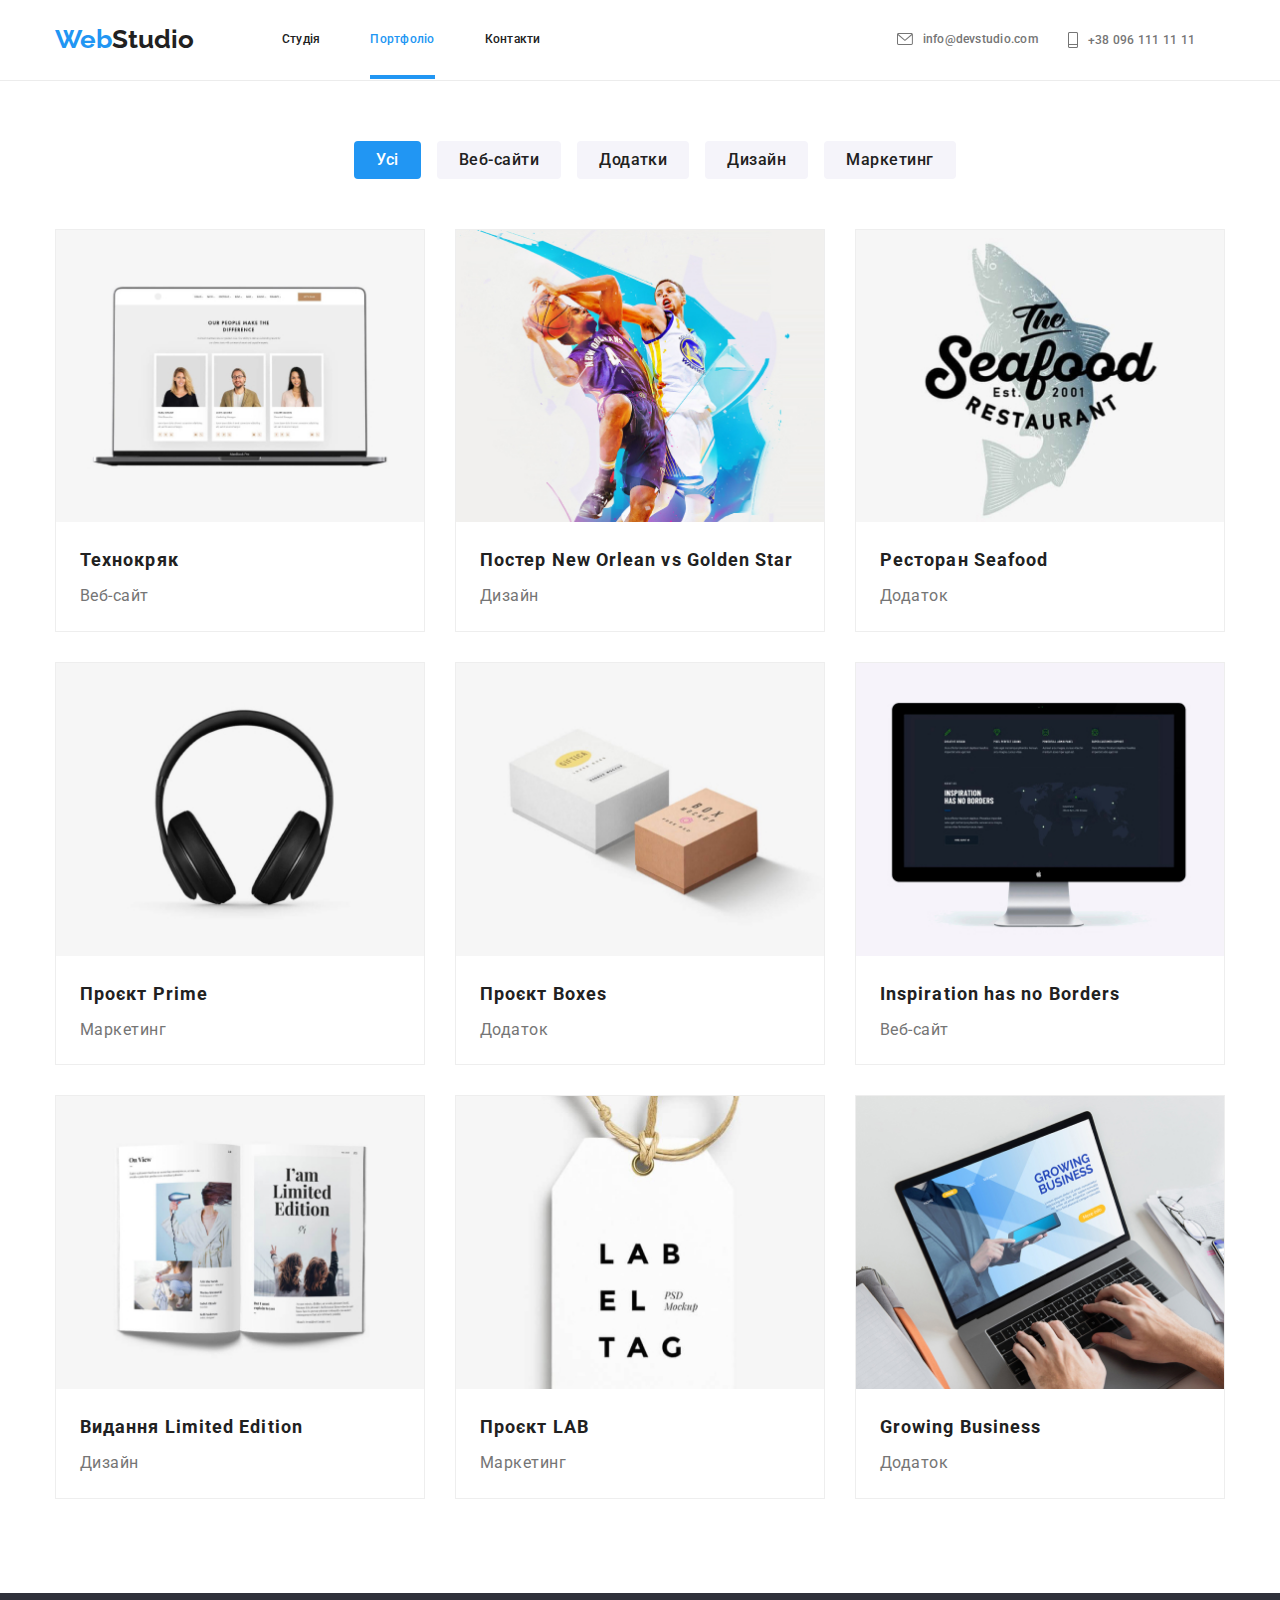
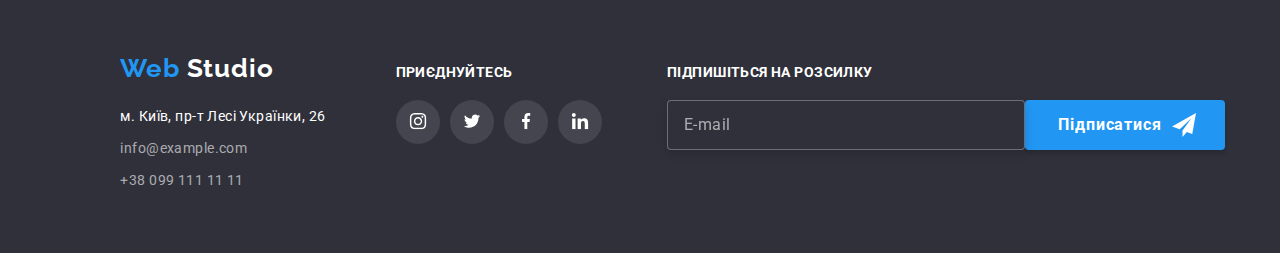
==== portfolio.html @ d8c14079 "HW-8" ====
<!DOCTYPE html>
<html lang="ua">
<head>
  <meta charset="UTF-8" />
  <meta name="viewport" content="width=device-width, initial-scale=1.0" />

  <meta http-equiv="X-UA-Compatible" content="ie=edge" />
  <title>Студія</title>
  <link
          href="https://fonts.googleapis.com/css2?family=Raleway:wght@700&amp;family=Roboto:wght@400;500;700;900&amp;display=swap"
          rel="stylesheet"
  />

  <link
          rel="stylesheet"
          href="https://cdnjs.cloudflare.com/ajax/libs/modern-normalize/1.1.0/modern-normalize.min.css"
  />
  <!--    <link rel="stylesheet" href="./css/styles.css" />-->
  <link rel="stylesheet" href="./css/main.min.css" />
</head>
  <body>
    <!--шапка -->
    <header class="header">
      <div class="container">
        <nav class="header__mobile">
          <a href="#" lang="en" class="link header__logo"
          >Web<span class="header__logo-text">Studio</span></a
          >
          <ul class="nav-header">
            <li class="nav-header__title">
              <a href="./index.html" class="nav-header__link  link"
              >Студія</a
              >
            </li>
            <li class="nav-header__title">
              <a href="./portfolio.html" class="nav-header__link current link"
              >Портфоліо</a
              >
            </li>
            <li class="nav-header__title">
              <a href="#" class="nav-header__link link">Контакти</a>
            </li>
          </ul>



          <button type="button" class="nav-header__mobile-btn" data-menu-button>
            <svg
                    class="nav-header__mobile-icon"
                    width="40"
                    height="40"
                    aria-label="перевмикач мобильного меню"
                    aria-controls="mob-menu"
            >
              <use
                      href="./images/symbol-defs.svg#icon-menu_40px"
                      class="nav-header__icon-menu"
              ></use>
              <use
                      href="./images/symbol-defs.svg#icon-close_40px"
                      class="nav-header__icon-close-menu"
              ></use>
            </svg>
          </button>

          <div class="mob-menu" id="mob-menu" data-menu>

            <div class="mob-menu-top">

              <ul class="">

                <li class="">
                  <a href="./index.html" class="mob-menu-top__link  link"
                  >Студія</a
                  >
                </li>
                <li class="nav-header__title">
                  <a href="./portfolio.html" class="mob-menu-top__link current link"
                  >Портфоліо</a
                  >
                </li>
                <li class="nav-header__title">
                  <a href="#" class="mob-menu-top__link link">Контакти</a>
                </li>
              </ul>
              <div >
                <ul class="contact-mob">
                  <li class="nav-header__title">
                    <a
                            href="tel:+380961111111"
                            class="mob-menu-contact__tel nav-header__contacts link"
                    >

                      <span>+38 096 111 11 11</span></a
                    >
                  </li>
                  <li class="nav-header__title">
                    <a
                            href="mailto:info@devstudio.com"
                            class="mob-menu-contact__mail nav-header__contacts link"
                    >

                      <span>info@devstudio.com</span>

                    </a>
                  </li>

                </ul>
                <ul class="social">
                  <li class="social__item">
                    <a href="" class="social__link  link"
                    >Instagram</a
                    >
                  </li>
                  <li class="social__item">
                    <a href="" class="social__link link"
                    >Twitter</a
                    >
                  </li>
                  <li class="social__item">
                    <a href="" class="social__link  link"
                    >Facebook</a
                    >
                  </li>
                  <li class="social__item">
                    <a href="" class="social__link link"
                    >LinkedIn</a
                    >
                  </li>

                </ul>
              </div>
            </div>
          </div>


          <!-- контакты -->
          <ul class="nav-header-contact contact">
            <li class="nav-header__title-contact">
              <a
                      href="mailto:info@devstudio.com"
                      class="nav-header-contact__link nav-header__contacts mail link"
              >
                <svg class="nav-header__icon" width="16" height="12">
                  <use
                          href="./images/symbol-defs.svg#icon-envelope-hover"
                          class=""
                  ></use>
                </svg>
                <span>info@devstudio.com</span>
              </a>
            </li>
            <li class="nav-header__title-contact">
              <a
                      href="tel:+380961111111"
                      class="nav-header-contact__link nav-header__contacts tel link"
              >
                <svg class="nav-header__icon" width="10" height="16">
                  <use
                          href="./images/symbol-defs.svg#icon-Vectors"
                          class=""
                  ></use>
                </svg>
                <span>+38 096 111 11 11</span></a
              >
            </li>
          </ul>
        </nav>
      </div>

    </header>

    <main>
      <!--Кнопки-->
      <section class="portfolio">
        <div class="container">
          <h1 class="visually-hidden">Сторінка Портфоліо</h1>
          <ul class="portfolio__item container">
            <li>
              <button type="button" class="portfolio__btn current-btn">
                Усі
              </button>
            </li>
            <li>
              <button type="button" class="portfolio__btn">Веб-сайти</button>
            </li>
            <li>
              <button type="button" class="portfolio__btn">Додатки</button>
            </li>
            <li>
              <button type="button" class="portfolio__btn">Дизайн</button>
            </li>
            <li>
              <button type="button" class="portfolio__btn">Маркетинг</button>
            </li>
          </ul>
          <!--Проэкты-->

            <ul class="portfolio__list">
              <li class="portfolio__cart">
                <a href="" class="portfolio__img link">
                  <div class="portfolio__position">
                    <picture>
                      <source
                              srcset="
                    /images/portf1-1x-min.jpg 1x,
                    /images/portf1-2x-min.jpg 2x
                  "
                              media="(max-width:270px)"
                      />
                      <source
                              srcset="
                    /images/portf1-1x-min.jpg 1x,
                    /images/portf1-2x-min.jpg 2x
                  "
                              media="(max-width:480px)"
                      />
                      <source
                              srcset="
                    /images/portf1-1x-min.jpg 1x,
                    /images/portf1-2x-min.jpg 2x
                  "
                              media="(max-width:768px)"
                      />
                      <source
                              srcset="
                    /images/portf1-1x-min.jpg 1x,
                    /images/portf1-2x-min.jpg 2x
                  "
                              media="(max-width:1200px)"                      />



                      <img
                      src="./images/technoquack.jpeg"
                      alt="technoquack"
                      width="450"
                    /></picture>
                    <div class="portfolio__modal">
                      Ресурс пропонує комплексні пропозиції з різним рівнем
                      функціоналу та сервісів. Все це дозволить відвідувачу
                      отримати вичерпні відомості про компанію чи приватну
                      особу.
                    </div>
                  </div>
                  <div class="portfolio__text">
                    <h2 class="portfolio__header">Технокряк</h2>
                    <p class="portfolio__services">Веб-сайт</p>
                  </div>
                </a>
              </li>
              <li class="portfolio__cart">
                <a href="" class="portfolio__img link">
                  <div class="portfolio__position">
                    <picture>
                      <source
                              srcset="
                    /images/portf2-1x-min.jpg 1x,
                    /images/portf2-1x-min.jpg 2x
                  "
                              media="(max-width:270px)"
                      />
                      <source
                              srcset="
                    /images/portf2-1x-min.jpg 1x,
                    /images/portf2-1x-min.jpg 2x
                  "
                              media="(max-width:480px)"
                      />
                      <source
                              srcset="
                    /images/portf2-1x-min.jpg 1x,
                    /images/portf2-1x-min.jpg 2x
                  "
                              media="(max-width:768px)"
                      />     <source
                            srcset="
                    /images/portf2-1x-min.jpg 1x,
                    /images/portf2-1x-min.jpg 2x
                  "
                            media="(max-width:1200px)"
                    />

                      <img src="./images/poster.jpg" alt="poster" width="450" /></picture>
                    <div class="portfolio__modal">
                      Ресурс пропонує комплексні пропозиції з різним рівнем
                      функціоналу та сервісів. Все це дозволить відвідувачу
                      отримати вичерпні відомості про компанію чи приватну
                      особу.
                    </div>
                  </div>
                  <div class="portfolio__text">
                    <h2 class="portfolio__header">
                      Постер <span lang="en">New Orlean vs Golden Star</span>
                    </h2>
                    <p class="portfolio__services">Дизайн</p>
                  </div>
                </a>
              </li>
              <li class="portfolio__cart">
                <a href="" class="portfolio__img link">
                  <div class="portfolio__position">
                    <picture>
                      <source
                              srcset="
                    /images/portf3-1x-min.jpg 1x,
                    /images/portf3-2x-min.jpg 2x
                  "
                              media="(max-width:270px)"
                      />
                      <source
                              srcset="
                    /images/portf3-1x-min.jpg 1x,
                    /images/portf3-2x-min.jpg 2x
                  "
                              media="(max-width:480px)"
                      />
                      <source
                              srcset="
                    /images/portf3-1x-min.jpg 1x,
                    /images/portf3-2x-min.jpg 2x
                  "
                              media="(max-width:768px)"
                      />
                      <source
                              srcset="
                    /images/portf3-1x-min.jpg 1x,
                    /images/portf3-2x-min.jpg 2x
                  "
                              media="(max-width:1200px)"
                      />

                    <img
                      src="./images/restaurant.jpg"
                      alt="restaurant"
                      width="450"
                    /></picture>
                    <div class="portfolio__modal">
                      Ресурс пропонує комплексні пропозиції з різним рівнем
                      функціоналу та сервісів. Все це дозволить відвідувачу
                      отримати вичерпні відомості про компанію чи приватну
                      особу.
                    </div>
                  </div>
                  <div class="portfolio__text">
                    <h2 class="portfolio__header">
                      Ресторан <span lang="en">Seafood</span>
                    </h2>
                    <p class="portfolio__services">Додаток</p>
                  </div>
                </a>
              </li>
              <li class="portfolio__cart">
                <a href="" class="portfolio__img link">
                  <div class="portfolio__position">
                    <picture>
                      <source
                              srcset="
                    /images/portf4-1x-min.jpg 1x,
                    /images/portf4-2x-min.jpg 2x
                  "
                              media="(max-width:270px)"
                      />
                      <source
                              srcset="
                    /images/portf4-1x-min.jpg 1x,
                    /images/portf4-2x-min.jpg 2x
                  "
                              media="(max-width:480px)"
                      />
                      <source
                              srcset="
                    /images/portf4-1x-min.jpg 1x,
                    /images/portf4-2x-min.jpg 2x
                  "
                              media="(max-width:768px)"
                      />
                      <source
                              srcset="
                    /images/portf4-1x-min.jpg 1x,
                    /images/portf4-2x-min.jpg 2x
                  "
                              media="(max-width:1200px)"
                      />
                      <img src="./images/prime.jpg" alt="prime" width="450" /></picture>
                    <div class="portfolio__modal">
                      Ресурс пропонує комплексні пропозиції з різним рівнем
                      функціоналу та сервісів. Все це дозволить відвідувачу
                      отримати вичерпні відомості про компанію чи приватну
                      особу.
                    </div>
                  </div>
                  <div class="portfolio__text">
                    <h2 class="portfolio__header">
                      Проєкт <span lang="en">Prime</span>
                    </h2>
                    <p class="portfolio__services">Маркетинг</p>
                  </div>
                </a>
              </li>
              <li class="portfolio__cart">
                <a href="" class="portfolio__img link">
                  <div class="portfolio__position">
                    <picture>
                      <source
                              srcset="
                    /images/portf5-1x-min.jpg 1x,
                    /images/portf5-2x-min.jpg 2x
                  "
                              media="(max-width:270px)"
                      />
                      <source
                              srcset="
                    /images/portf5-1x-min.jpg 1x,
                    /images/portf5-2x-min.jpg 2x
                  "
                              media="(max-width:480px)"
                      />
                      <source
                              srcset="
                    /images/portf5-1x-min.jpg 1x,
                    /images/portf5-2x-min.jpg 2x
                  "
                              media="(max-width:768px)"
                      />
                      <source
                              srcset="
                    /images/portf5-1x-min.jpg 1x,
                    /images/portf5-2x-min.jpg 2x
                  "
                              media="(max-width:1200px)"
                      />
                      <img src="./images/boxes.jpg" alt="boxes" width="450" /></picture>
                    <div class="portfolio__modal">
                      Ресурс пропонує комплексні пропозиції з різним рівнем
                      функціоналу та сервісів. Все це дозволить відвідувачу
                      отримати вичерпні відомості про компанію чи приватну
                      особу.
                    </div>
                  </div>
                  <div class="portfolio__text">
                    <h2 class="portfolio__header">
                      Проєкт <span lang="en">Boxes</span>
                    </h2>
                    <p class="portfolio__services">Додаток</p>
                  </div>
                </a>
              </li>
              <li class="portfolio__cart">
                <a href="" class="portfolio__img link">
                  <div class="portfolio__position">
                    <picture>
                      <source
                              srcset="
                    /images/portf6-1x-min.jpg 1x,
                    /images/portf6-2x-min.jpg 2x
                  "
                              media="(max-width:270px)"
                      />
                      <source
                              srcset="
                    /images/portf6-1x-min.jpg 1x,
                    /images/portf6-2x-min.jpg 2x
                  "
                              media="(max-width:480px)"
                      />
                      <source
                              srcset="
                    /images/portf6-1x-min.jpg 1x,
                    /images/portf6-2x-min.jpg 2x
                  "
                              media="(max-width:768px)"
                      />  <source
                            srcset="
                    /images/portf6-1x-min.jpg 1x,
                    /images/portf6-2x-min.jpg 2x
                  "
                            media="(max-width:1200px)"
                    />

                    <img
                      src="./images/inspiration.jpg"
                      alt="inspiration"
                      width="450"
                    /></picture>
                    <div class="portfolio__modal">
                      Ресурс пропонує комплексні пропозиції з різним рівнем
                      функціоналу та сервісів. Все це дозволить відвідувачу
                      отримати вичерпні відомості про компанію чи приватну
                      особу.
                    </div>
                  </div>
                  <div class="portfolio__text">
                    <h2 lang="en" class="portfolio__header">
                      Inspiration has no Borders
                    </h2>
                    <p class="portfolio__services">Веб-сайт</p>
                  </div>
                </a>
              </li>
              <li class="portfolio__cart">
                <a href="" class="portfolio__img link">
                  <div class="portfolio__position">
                    <picture>
                      <source
                              srcset="
                    /images/portf7-1x-min.jpg 1x,
                    /images/portf7-2x-min.jpg 2x
                  "
                              media="(max-width:270px)"
                      />
                      <source
                              srcset="
                    /images/portf7-1x-min.jpg 1x,
                    /images/portf7-2x-min.jpg 2x
                  "
                              media="(max-width:480px)"
                      />
                      <source
                              srcset="
                    /images/portf7-1x-min.jpg 1x,
                    /images/portf7-2x-min.jpg 2x
                  "
                              media="(max-width:768px)"
                      />    <source
                            srcset="
                    /images/portf7-1x-min.jpg 1x,
                    /images/portf7-2x-min.jpg 2x
                  "
                            media="(max-width:1200px)"
                    />

                      <img src="./images/limited.jpg" alt="limited" width="450" /></picture>
                    <div class="portfolio__modal">
                      Ресурс пропонує комплексні пропозиції з різним рівнем
                      функціоналу та сервісів. Все це дозволить відвідувачу
                      отримати вичерпні відомості про компанію чи приватну
                      особу.
                    </div>
                  </div>
                  <div class="portfolio__text">
                    <h2 class="portfolio__header">
                      Видання <span lang="en">Limited Edition</span>
                    </h2>
                    <p class="portfolio__services">Дизайн</p>
                  </div>
                </a>
              </li>
              <li class="portfolio__cart">
                <a href="" class="portfolio__img link">
                  <div class="portfolio__position">
                    <picture>
                      <source
                              srcset="
                    /images/portf8-1x-min.jpg 1x,
                    /images/portf8-2x-min.jpg 2x
                  "
                              media="(max-width:270px)"
                      />
                      <source
                              srcset="
                    /images/portf8-1x-min.jpg 1x,
                    /images/portf8-2x-min.jpg 2x
                  "
                              media="(max-width:480px)"
                      />
                      <source
                              srcset="
                    /images/portf8-1x-min.jpg 1x,
                    /images/portf8-2x-min.jpg 2x
                  "
                              media="(max-width:768px)"
                      />
                      <source
                              srcset="
                    /images/portf8-1x-min.jpg 1x,
                    /images/portf8-2x-min.jpg 2x
                  "
                              media="(max-width:1200px)"
                      />
                      <img src="./images/lab.jpg" alt="lab" width="450" /></picture>
                    <div class="portfolio__modal">
                      Ресурс пропонує комплексні пропозиції з різним рівнем
                      функціоналу та сервісів. Все це дозволить відвідувачу
                      отримати вичерпні відомості про компанію чи приватну
                      особу.
                    </div>
                  </div>
                  <div class="portfolio__text">
                    <h2 class="portfolio__header">
                      Проєкт <span lang="en">LAB</span>
                    </h2>
                    <p class="portfolio__services">Маркетинг</p>
                  </div>
                </a>
              </li>
              <li class="portfolio__cart">
                <a href="" class="portfolio__img link">
                  <div class="portfolio__position">
                    <picture>
                      <source
                              srcset="
                    /images/portf9-1x-min.jpg 1x,
                    /images/portf9-2x-min.jpg 2x
                  "
                              media="(max-width:270px)"
                      />
                      <source
                              srcset="
                    /images/portf9-1x-min.jpg 1x,
                    /images/portf9-2x-min.jpg 2x
                  "
                              media="(max-width:480px)"
                      />
                      <source
                              srcset="
                    /images/portf9-1x-min.jpg 1x,
                    /images/portf9-2x-min.jpg 2x
                  "
                              media="(max-width:768px)"
                      />       <source
                            srcset="
                    /images/portf9-1x-min.jpg 1x,
                    /images/portf9-2x-min.jpg 2x
                  "
                            media="(max-width:1200px)"
                    />

                    <img
                      src="./images/growing-business.jpg"
                      alt="growing-business"
                      width="450"
                    /></picture>
                    <div class="portfolio__modal">
                      Ресурс пропонує комплексні пропозиції з різним рівнем
                      функціоналу та сервісів. Все це дозволить відвідувачу
                      отримати вичерпні відомості про компанію чи приватну
                      особу.
                    </div>
                  </div>
                  <div class="portfolio__text">
                    <h2 lang="en" class="portfolio__header">
                      Growing Business
                    </h2>
                    <p class="portfolio__services">Додаток</p>
                  </div>
                </a>
              </li>
            </ul>
          </div>

      </section>
    </main>
    <footer class="footer">
      <div class="footer__flex">
        <div class="footer-tablet">
          <div class="footer__container">
            <a href="#" lang="en" class="footer__logo-text logo link"
            >Web
              <span class="footer__logo">Studio</span>
            </a>

            <address class="addresses-footer">
              <ul>
                <li class="">
                  <a class="addresses-footer__link link addresses-footer__gps">
                    м. Київ, пр-т Лесі Українки, 26</a
                  >
                </li>
                <li class="addresses-footer__mail">
                  <a
                          href="mailto:info@example.com"
                          class="addresses-footer__link link"
                  >info@example.com</a
                  >
                </li>
                <li class="addresses-footer__tel">
                  <a href="tel:+380991111111" class="addresses-footer__link link"
                  >+38 099 111 11 11</a
                  >
                </li>
              </ul>
            </address>
          </div>

          <div class="footer__card">
            <p class="footer__text">приєднуйтесь</p>
            <ul class="footer__item">
              <li class="footer__list link">
                <a href="" class="footer__icon">
                  <svg class="footer__svg" width="20" height="16.25">
                    <use
                            href="./images/symbol-defs.svg#icon-instagram-2"
                            class=""
                    ></use>
                  </svg>
                </a>
              </li>
              <li class="footer__list link">
                <a href="" class="footer__icon">
                  <svg class="footer__svg" width="20" height="16.25">
                    <use
                            href="./images/symbol-defs.svg#icon-twitter-1"
                            class=""
                    ></use>
                  </svg>
                </a>
              </li>
              <li class="footer__list link">
                <a href="" class="footer__icon">
                  <svg class="footer__svg" width="20" height="16.25">
                    <use
                            href="./images/symbol-defs.svg#icon-facebook-1"
                            class=""
                    ></use>
                  </svg>
                </a>
              </li>
              <li class="footer__list link">
                <a href="" class="footer__icon">
                  <svg class="footer__svg" width="20" height="16.25">
                    <use
                            href="./images/symbol-defs.svg#icon-linkedin-1"
                            class=""
                    ></use>
                  </svg>
                </a>
              </li>
            </ul>
          </div>
        </div>

        <div class="footer-input">
          <p class="footer__text">Підпишіться на розсилку</p>
          <form class="footer__flex-form">
            <label for="email"></label>
            <input
                    type="email"
                    name="email"
                    placeholder="E-mail"
                    class="footer-input__input"
                    id="email"
            />

            <button type="submit" class="footer-input__btn">
              Підписатися
              <svg class="footer-input__svg" width="24" height="24">
                <use href="./images/symbol-defs.svg#icon-icon-send"></use>
              </svg>
            </button>
          </form>
        </div>
      </div>
    </footer>
    <script src="/js/mobile-menu.js"></script>

  </body>
</html>
---- css/styles.css ----
/* Cтудия */







/*/Портфолио*/



/*Анимации*/
---- css/main.min.css ----
:root{--main-font: "Roboto", sans-serif;--secondary-font: "Raleway", sans-serif}body{font-family:var(--main-font);color:#212121;background-color:#fff}h1,h2,h3,h4,h5,h6,p{margin:0}ul{margin:0;padding-left:0}.link{text-decoration:none;color:#212121}li{list-style:none}img{display:block;max-width:100%;height:auto}.contact{margin-left:auto}textarea{resize:none}.current{color:#2196f3}.current::after{position:absolute;content:"";display:inline-block;width:100%;height:4px;background-color:#2196f3;bottom:-1.5%;left:0}.is-opened .current::after{display:none}.header{border-bottom:1px solid #ececec;margin-right:auto;margin-left:auto}.header__logo{padding-top:24px;padding-bottom:25px;margin-right:93px;font-family:var(--secondary-font);font-weight:700;font-size:26px;line-height:1.19;color:#2196f3;display:inline-block}@media screen and (min-width: 768px){.header__logo{margin-right:88px}}.header__logo-text{color:#212121}.header__mobile{display:flex;justify-content:space-between}@media screen and (min-width: 768px){.header__mobile{justify-content:flex-start}}@media screen and (min-width: 480px){.header__mobile{align-items:center}}@media screen and (min-width: 1200px){.header__mobile{align-items:flex-start}}.nav-header__mobile-btn .nav-header__icon-close-menu{display:none}.nav-header__mobile-btn.is-opened .nav-header__icon-close-menu{display:block}.nav-header__mobile-btn.is-opened .nav-header__icon-menu{display:none}.hero{background-color:#c4c4c4;height:400px;max-width:100%;margin-right:auto;margin-left:auto;background-position-y:unset;background-repeat:no-repeat;background-size:cover;background-position:center;border-radius:4px;display:block;text-align:center;padding:112px 0;background-image:linear-gradient(to right, rgba(47, 48, 58, 0.4), rgba(47, 48, 58, 0.4)),url("../images/Header1x-min.jpg")}@media(min-device-pixel-ratio: 2),(min-resolution: 192dpi),(min-resolution: 2dppx){.hero{background-image:linear-gradient(to right, rgba(47, 48, 58, 0.4), rgba(47, 48, 58, 0.4)),url("../images/Header@2x-min.jpg")}}@media screen and (min-width: 768px){.hero{width:768px;background-image:linear-gradient(to right, rgba(47, 48, 58, 0.4), rgba(47, 48, 58, 0.4)),url("../images/Header img.jpg")}}@media screen and (min-width: 768px)and (min-device-pixel-ratio: 2),screen and (min-width: 768px)and (min-resolution: 192dpi),screen and (min-width: 768px)and (min-resolution: 2dppx){.hero{background-image:linear-gradient(to right, rgba(47, 48, 58, 0.4), rgba(47, 48, 58, 0.4)),url("../images/Header img@2x.jpg")}}@media screen and (min-width: 1200px){.hero{padding:194px 0;width:100%;max-width:1600px;height:600px;background-position-y:unset;background-image:linear-gradient(to right, rgba(47, 48, 58, 0.4), rgba(47, 48, 58, 0.4)),url("../images/Header img@2x(1).jpg")}}@media screen and (min-width: 1200px)and (min-device-pixel-ratio: 2),screen and (min-width: 1200px)and (min-resolution: 192dpi),screen and (min-width: 1200px)and (min-resolution: 2dppx){.hero{background-image:linear-gradient(to right, rgba(47, 48, 58, 0.4), rgba(47, 48, 58, 0.4)),url("../images/Header img@2x(1).jpg")}}.hero__title{font-weight:900;text-align:center;letter-spacing:.06em;text-transform:uppercase;color:#fff;width:100%;margin:auto;font-size:26px;line-height:42px}@media screen and (min-width: 768px){.hero__title{width:360px}}@media screen and (min-width: 1200px){.hero__title{font-size:44px;line-height:1.36;width:696px}}.hero__btn{cursor:pointer;transition:color 250ms cubic-bezier(0.4, 0, 0.2, 1);border:0;background:#2196f3;box-shadow:0 4px 4px rgba(0,0,0,.15);border-radius:4px;font-weight:700;font-size:16px;line-height:1.8;align-items:center;text-align:center;letter-spacing:.06em;color:#fff;width:216px;height:50px;margin-top:40px}.hero__btn:hover,.hero__btn:focus{background-color:#2196f3;color:#fff}.container{width:100%;padding-left:15px;padding-right:15px;margin-left:auto;margin-right:auto}@media screen and (min-width: 480px){.container{width:480px}}@media screen and (min-width: 768px){.container{width:768px}}@media screen and (min-width: 1200px){.container{width:1200px}}.section{margin:auto;padding-top:60px;padding-bottom:60px}@media screen and (min-width: 480px){.section{width:480px;padding-bottom:60px}}@media screen and (min-width: 768px){.section{width:100%;padding-bottom:60px}}@media screen and (min-width: 1200px){.section{width:100%;padding-top:94px;padding-bottom:94px}}.portfolio__modal{position:absolute;top:50%;left:50%;transform:translate(-50%, 50%);background:rgba(33,150,243,.9);width:100%;height:101%;display:inline-block;overflow-y:scroll;font-weight:400;font-size:18px;line-height:28px;letter-spacing:.03em;color:#fff;padding:63px 24px;transition:transform 250ms cubic-bezier(0.4, 0, 0.2, 1)}.portfolio__img:hover .portfolio__modal,.portfolio__img:focus .portfolio__modal{transform:translate(-50%, -50%)}.nav-header{font-weight:500;font-size:14px;line-height:1.14;letter-spacing:.02em;display:flex;transition:color 250ms cubic-bezier(0.4, 0, 0.2, 1)}@media screen and (max-width: 767px){.nav-header{display:none}}@media screen and (min-width: 768px){.nav-header{font-size:12px;line-height:14px}}.nav-header-contact{font-weight:500;font-size:14px;line-height:1.14;letter-spacing:.02em;display:flex;transition:color 250ms cubic-bezier(0.4, 0, 0.2, 1)}@media screen and (max-width: 767px){.nav-header-contact{display:none}}@media screen and (min-width: 768px){.nav-header-contact{font-size:12px;line-height:14px;flex-direction:column}}@media screen and (min-width: 1200px){.nav-header-contact{padding-top:0}}@media screen and (min-width: 1200px){.nav-header-contact{flex-direction:row}.nav-header-contact .nav-header-contact:last-child{padding-right:30px}}.nav-header-contact__link{display:block;padding-bottom:32px;transition:color 250ms cubic-bezier(0.4, 0, 0.2, 1)}@media screen and (min-width: 768px){.nav-header-contact__link{padding-top:21px;padding-bottom:5px}}@media screen and (min-width: 1200px){.nav-header-contact__link{padding-top:32px;padding-bottom:32px}}@media screen and (min-width: 768px){.nav-header__title-contact>.tel{padding-top:5px;padding-bottom:21px}}@media screen and (min-width: 1200px){.nav-header__title-contact>.tel{padding-top:32px;padding-bottom:32px}}.nav-header-contact__link:hover{color:#2196f3;fill:#2196f3}.nav-header-contact__link:focus{color:#2196f3}.nav-header__link{display:block;padding-top:32px;padding-bottom:32px;transition:color 250ms cubic-bezier(0.4, 0, 0.2, 1)}.nav-header .nav-header__link:hover{color:#2196f3;fill:#2196f3}.nav-header .nav-header__link:focus{color:#2196f3}.nav-header__title{margin-right:50px;position:relative}.nav-header__title-contact{margin-right:50px;position:relative}@media screen and (min-width: 768px){.nav-header__title-contact{margin-right:0}}@media screen and (min-width: 1200px){.nav-header__title-contact{margin-right:30px}}.nav-header__icon{margin-right:10px}.nav-header .nav-header__link:focus .nav-header__icon{fill:#2196f3}.nav-header__contacts{color:#757575;fill:#757575;display:flex;align-items:center}.footer{background-color:#2f303a;padding:60px 0}.footer__container{text-align:center}@media screen and (min-width: 768px){.footer__container:nth-child(2n+1){margin-right:165px;text-align:center}}@media screen and (min-width: 1200px){.footer__container:nth-child(2n+1){text-align:left;margin-right:auto}}@media screen and (min-width: 1200px){.footer__container{margin-right:0}}.footer__logo-text{color:#2196f3;font-family:var(--secondary-font);font-weight:700;font-size:26px;line-height:31px;letter-spacing:.03em}.footer__flex{display:block;text-align:center}@media screen and (min-width: 480px){.footer__flex{display:flex;flex-direction:column;align-items:center}}@media screen and (min-width: 1200px){.footer__flex{justify-content:flex-start;flex-direction:row;align-items:baseline;margin:auto;width:1200px;padding-left:15px;padding-right:15px}}.footer__flex-form{display:flex;flex-direction:column;align-items:center}@media screen and (min-width: 1200px){.footer__flex-form{justify-content:flex-start;flex-direction:row;align-items:baseline;margin-right:30px}.footer__flex-form:last-child{margin-right:0}}.footer__logo{color:#fff}.addresses-footer{font-style:normal;margin-top:20px;display:block}@media screen and (min-width: 480px){.addresses-footer{display:flex}}.addresses-footer__mail{margin-top:9px}.addresses-footer__link{font-size:14px;line-height:1.7;letter-spacing:.03em;color:rgba(255,255,255,.6);transition:color 250ms cubic-bezier(0.4, 0, 0.2, 1);font-weight:400;text-align:center}.addresses-footer__link:hover,.addresses-footer__link:focus{color:#fff}.addresses-footer__gps{font-size:14px;line-height:24px;letter-spacing:.03em;color:#fff}.addresses-footer__tel{margin-top:9px}.footer__card{display:flex;flex-direction:column;margin-top:60px}@media screen and (min-width: 768px){.footer__card{margin-top:0}}@media screen and (min-width: 1200px){.footer__card{margin:auto;margin-top:11px}}.footer__text{font-weight:700;font-size:14px;letter-spacing:.03em;text-transform:uppercase;color:#fff;line-height:16px;text-align:center}@media screen and (min-width: 768px){.footer__text{text-align:center}}@media screen and (min-width: 1200px){.footer__text{text-align:left}}.footer__item{display:flex;margin-top:20px;justify-content:center}.footer__list{margin-right:10px}.footer__icon{width:44px;height:44px;border-radius:50%;display:flex;align-items:center;justify-content:center;fill:#fff;background-color:rgba(255,255,255,.1);transition:background-color 250ms cubic-bezier(0.4, 0, 0.2, 1);outline:none}.footer__icon:hover,.footer__icon:focus{background-color:#2196f3}.footer__svg{transition:fill 250ms cubic-bezier(0.4, 0, 0.2, 1)}.footer__icon:hover .footer__svg,.footer__icon:focus .footer__svg{fill:#fff}.footer-input{display:flex;flex-direction:column;margin-top:60px}@media screen and (min-width: 1200px){.footer-input{margin-left:auto;align-items:baseline;margin-top:0}}.footer-input__input{border:1px solid rgba(255,255,255,.3);border-radius:4px;filter:drop-shadow(0 4px 4px rgba(0, 0, 0, 0.15));background-color:#2f303a;width:305px;height:50px;padding-left:16px;color:#fff;margin-top:20px}.footer-input__input::placeholder{font-weight:400;font-size:16px;line-height:20px;display:flex;align-items:center;letter-spacing:.03em;color:rgba(255,255,255,.6)}@media screen and (min-width: 480px){.footer-input__input{width:450px}}@media screen and (min-width: 1200px){.footer-input__input{width:358px}}.footer-input__btn{font-weight:700;font-size:16px;line-height:30px;display:flex;align-items:center;text-align:center;letter-spacing:.06em;color:#fff;width:200px;height:50px;cursor:pointer;background:#2196f3;box-shadow:0 4px 4px rgba(0,0,0,.15);border-radius:4px;border:0;margin-top:20px;justify-content:center;padding:10px 24px 10px 28px;margin-left:12px;outline:none}@media screen and (min-width: 768px){.footer-input__btn{margin-left:0}}.footer-input__svg{fill:#fff;margin-left:10px}@media screen and (min-width: 768px){.footer-tablet{display:flex;align-items:baseline;justify-content:space-around}}@media screen and (min-width: 1200px){.footer-tablet{margin-left:auto;gap:70px}}.backdrop{position:fixed;top:0;left:0;min-width:100%;min-height:100%;background:rgba(0,0,0,.2);opacity:1;transition:opacity 250ms cubic-bezier(0.4, 0, 0.2, 1),visibility 250ms cubic-bezier(0.4, 0, 0.2, 1)}.backdrop.is-hidden{opacity:0;pointer-events:none;visibility:hidden}.modal{position:absolute;min-height:521px;width:300px;background:#fff;box-shadow:0 1px 3px rgba(0,0,0,.12),0 1px 1px rgba(0,0,0,.14),0 2px 1px rgba(0,0,0,.2);border-radius:4px;top:50%;left:50%;transform:translate(-50%, -50%) scale(1);transition:transform 250ms cubic-bezier(0.4, 0, 0.2, 1);padding:40px}.backdrop.is-hidden .modal{transform:translate(-50%, -50%) scale(0.9)}@media screen and (min-width: 480px){.modal{width:450px}}@media screen and (min-width: 1200px){.modal{width:528px}}.modal__icon{position:absolute;padding:9px 9px 10px 10px;border-radius:50%;border:1px solid rgba(0,0,0,.1);top:8px;right:9px;background-color:#fff;line-height:0;cursor:pointer;transition:fill 250ms cubic-bezier(0.4, 0, 0.2, 1)}.modal__close{transition:fill 250ms cubic-bezier(0.4, 0, 0.2, 1)}.modal__icon:hover .modal__close,.modal__icon:focus .modal__close{fill:#2196f3}.modal__text{display:flex;flex-direction:column;font-weight:700;font-size:12px;line-height:14px;text-align:center;letter-spacing:.03em;color:var(--header-color)}@media screen and (min-width: 1200px){.modal__text{font-size:20px;line-height:23px}}.modal__form{display:block;margin-top:12px;margin-bottom:4px;flex-direction:column;font-weight:400;font-size:12px;line-height:14px;letter-spacing:.01em;color:#757575;position:relative}.modal__label{margin-bottom:4px;display:block}.form{display:flex;justify-content:center}.form__input{padding-left:42px;transition:color 250ms cubic-bezier(0.4, 0, 0.2, 1),border 250ms cubic-bezier(0.4, 0, 0.2, 1),border-radius 250ms cubic-bezier(0.4, 0, 0.2, 1);cursor:pointer;width:100%;height:40px;border:1px solid rgba(33,33,33,.2);border-radius:4px}.form__input:focus,.form__input:focus-visible,.form__input:hover{outline:0;border:1px solid #2196f3;border-radius:4px}.modal__svg{position:absolute;top:calc(50% + 3px);left:12px;width:12px;height:12px;transition:fill 250ms cubic-bezier(0.4, 0, 0.2, 1)}.form__input:focus+.modal__svg,.form__input:hover+.modal__svg{fill:#2196f3}.modal__textarea{display:flex;height:120px;width:100%;border:1px solid rgba(33,33,33,.2);border-radius:4px;margin-bottom:20px;transition:color 250ms cubic-bezier(0.4, 0, 0.2, 1),border 250ms cubic-bezier(0.4, 0, 0.2, 1),border-radius 250ms cubic-bezier(0.4, 0, 0.2, 1);padding:12px 16px}.modal__textarea:focus,.modal__textarea:hover{outline:0;border-color:#2196f3}.modal__textarea::placeholder{font-weight:400;font-size:12px;line-height:14px;letter-spacing:.01em;color:rgba(117,117,117,.5);padding-top:4px}.checkbox-modal{margin-bottom:30px}.checkbox-modal__text{font-size:12px;line-height:14px;letter-spacing:.03em;display:inline-block;color:#757575}@media screen and (min-width: 1200px){.checkbox-modal__text{font-size:14px;line-height:24px}}.checkbox-modal__input{-webkit-appearance:none;-moz-appearance:none;appearance:none}.checkbox-modal__icon{display:inline-block;width:16px;height:15px;vertical-align:middle;background:#fff;box-shadow:0 1px 3px rgba(0,0,0,.12),0 1px 1px rgba(0,0,0,.14),0 2px 1px rgba(0,0,0,.2);border:2px solid #212121;border-radius:4px;transition:border 250ms cubic-bezier(0.4, 0, 0.2, 1)}.checkbox-modal__input:hover+.checkbox-modal__icon,.checkbox-modal__input:focus+.checkbox-modal__icon{border-color:#2196f3}.checkbox-modal__input:checked+.checkbox-modal__icon{border-color:#2196f3;background-color:#2196f3;background-size:contain;background-origin:border-box}.checkbox-modal__agreement{vertical-align:text-top;padding-left:8px}.checkbox-modal__link{color:#2196f3}.checkbox-modal__btn{cursor:pointer;background:#2196f3;box-shadow:0 4px 4px rgba(0,0,0,.15);border-radius:4px;font-weight:700;display:block;line-height:30px;border:0;position:relative;letter-spacing:.06em;color:#fff;width:200px;height:50px;margin:auto}.nav-header__title:last-child,.main-nav-item:last-child,.metier__list:last-child,.footer__list:last-child{margin-right:0}.visually-hidden{position:absolute;width:1px;height:1px;margin:-1px;border:0;padding:0;white-space:nowrap;clip:rect(0 0 0 0);overflow:hidden}.benefits__list{margin-right:auto;margin-left:auto;position:relative;width:100%}.benefits__list::before{content:"";display:flex;height:120px;margin-bottom:30px;background-size:70px 70px;background-repeat:no-repeat;background-position:center;background-color:#f5f4fa;border-radius:4px}@media screen and (min-width: 480px){.benefits__list{width:450px}}@media screen and (min-width: 768px){.benefits__list{width:354px;display:inline-block;text-align:left;gap:30px}}@media screen and (min-width: 768px)and (min-width: 1200px){.benefits__list{width:270px}.benefits__list:last-child{margin-right:0}}.benefits__list:nth-child(1)::before{background-image:url("../images/antenna.svg")}.benefits__list:nth-child(2)::before{background-image:url("../images/clock.svg")}.benefits__list:nth-child(3)::before{background-image:url("../images/diagram.svg")}.benefits__list:nth-child(4)::before{background-image:url("../images/astronaut.svg")}.benefits__title{font-weight:700;font-size:14px;line-height:1.14;letter-spacing:.03em;text-transform:uppercase;margin-bottom:10px;text-align:center}@media screen and (min-width: 768px){.benefits__title{text-align:left}}@media screen and (min-width: 1200px){.benefits__title{text-align:left}}.benefits__text{font-size:14px;line-height:1.7;letter-spacing:.03em;color:#757575}.benefits{font-size:0}@media screen and (min-width: 1200px){.benefits{display:flex}}@media screen and (min-width: 768px){.benefits{display:flex;gap:30px;flex-wrap:wrap}}.section-main{padding-bottom:94px;display:none}@media screen and (min-width: 1200px){.section-main{display:flex}}.metier{margin-top:50px}@media screen and (min-width: 1200px){.metier{display:flex;margin-top:0}}.metier__list{margin-right:30px;position:relative}.metier__item{position:absolute;bottom:0;left:0;display:flex;background:rgba(47,48,58,.8);justify-content:center;width:370px;height:70px;font-weight:700;font-size:14px;line-height:16px;letter-spacing:.03em;text-transform:uppercase;text-align:center;color:#fff;flex-direction:column}.section-team{background-color:#f5f4fa;padding-bottom:60px;margin:0}@media screen and (min-width: 768px){.section-team{margin:auto;padding-top:60px}}@media screen and (min-width: 480px){.section-team{margin:auto}}@media screen and (min-width: 1200px){.section-team{padding-top:94px;padding-bottom:94px}}.title-text{font-weight:700;letter-spacing:.03em;text-align:center;font-size:28px;line-height:33px;margin-bottom:30px}@media screen and (min-width: 1200px){.title-text{margin-bottom:60px;font-size:36px;line-height:1.16}}.team{font-size:0}.team__list{background:#fff;box-shadow:0 1px 3px rgba(0,0,0,.12),0 1px 1px rgba(0,0,0,.14),0 2px 1px rgba(0,0,0,.2);border-radius:0 0 4px 4px}@media screen and (min-width: 768px){.team__list:nth-child(2n+1){margin-right:30px}}.team__card{position:relative;margin-bottom:30px}.team__card:last-child{margin:0}.team__card img{width:450px;margin:auto}@media screen and (min-width: 768px){.team__card img{width:354px;display:inline-block}.team__card img:nth-child(2n+1){margin-right:30px}}@media screen and (min-width: 768px){.team__card{width:354px;display:inline-block}}@media screen and (min-width: 1200px){.team__card{margin-right:30px;width:270px;margin-bottom:0}}.team__text{padding-top:30px;padding-bottom:30px;text-align:center}.team__name{font-weight:500;font-size:16px;line-height:1.18;letter-spacing:.03em;margin-bottom:10px}.team__profession{font-weight:400;line-height:1.18;letter-spacing:.03em;color:#757575;margin-bottom:16px;font-size:16px}.team-list{display:flex;justify-content:center;gap:10px}.team-list__icon{width:44px;height:44px;border-radius:50%;display:flex;align-items:center;justify-content:center;fill:#afb1b8;transition:background-color 250ms cubic-bezier(0.4, 0, 0.2, 1);outline:none}.team-list__icon:hover,.team-list__icon:focus{background-color:#2196f3}.team-list__svg{transition:fill 250ms cubic-bezier(0.4, 0, 0.2, 1)}.team-list__icon:hover .team-list__svg,.team-list__icon:focus .team-list__svg{fill:#fff}.clients{display:flex;gap:30px;flex-wrap:wrap;justify-content:center}.clients__icon{width:170px;height:92px;border:1px solid #afb1b8;border-radius:4px;align-items:center;justify-content:center;fill:#afb1b8;display:flex;transition:border-color 250ms cubic-bezier(0.4, 0, 0.2, 1);outline:none}.clients__icon:hover,.clients__icon:focus{border-color:#2196f3}@media screen and (min-width: 480px){.clients__icon{width:210px}}@media screen and (min-width: 768px){.clients__icon{width:170px}}.clients__svg{transition:fill 250ms cubic-bezier(0.4, 0, 0.2, 1)}.clients__icon:hover .clients__svg,.clients__icon:focus .clients__svg{fill:#2196f3}.portfolio{padding-top:60px;padding-bottom:94px}.portfolio__item li{margin-right:8px}.portfolio__item li:last-child{margin-right:0}.portfolio__item{display:flex;flex-wrap:wrap;gap:15px 8px}@media screen and (min-width: 768px){.portfolio__item{justify-content:center}}.portfolio__btn{font-family:var(--main-font);font-weight:500;line-height:1.6;text-align:center;letter-spacing:.03em;color:var(--header-color);background:#f5f4fa;border-radius:4px;margin-left:auto;margin-right:auto;border:none;height:38px;padding:6px 22px;transition:background-color 250ms cubic-bezier(0.4, 0, 0.2, 1),color 250ms cubic-bezier(0.4, 0, 0.2, 1),box-shadow 250ms cubic-bezier(0.4, 0, 0.2, 1);cursor:pointer}.portfolio__btn:hover,.portfolio__btn:focus{background-color:#2196f3;color:#fff;box-shadow:0 3px 1px rgba(0,0,0,.1),0 1px 2px rgba(0,0,0,.08),0 2px 2px rgba(0,0,0,.12);border-radius:4px}.current-btn{background-color:#2196f3;color:#fff}.portfolio__list{display:flex;flex-wrap:wrap;margin-top:50px;margin-right:auto;margin-left:auto;justify-content:center}@media screen and (min-width: 768px){.portfolio__list{justify-content:flex-start}}.portfolio__cart{background:#fff;width:100%;margin-bottom:30px;border:1px solid #eee;transition:box-shadow 250ms cubic-bezier(0.4, 0, 0.2, 1)}@media screen and (min-width: 768px){.portfolio__cart{width:354px}.portfolio__cart:nth-child(2n+1){margin-right:30px}}@media screen and (min-width: 1200px){.portfolio__cart{width:370px;margin-right:30px}.portfolio__cart:nth-child(3n){margin-right:0}.portfolio__cart:nth-last-child(-n+3){margin-bottom:0}}.portfolio__img{display:inline-block;outline:none}.portfolio__img:hover,.portfolio__img:focus{box-shadow:0 1px 1px rgba(0,0,0,.12),0 4px 4px rgba(0,0,0,.06),1px 4px 6px rgba(0,0,0,.16)}.portfolio__position{position:relative;overflow:hidden}.portfolio__text{padding:20px 24px;border-top:0;display:flex;flex-grow:1;flex-direction:column}.portfolio__header{font-weight:700;font-size:18px;line-height:2;letter-spacing:.06em}.portfolio__services{line-height:1.8;letter-spacing:.03em;color:#757575;margin-top:4px}.mob-menu{position:fixed;box-shadow:0 4px 8px rgba(0,0,0,.04),0 2px 4px rgba(0,0,0,.08),0 1px 3px rgba(0,0,0,.16);background-color:#fff;font-size:30px;top:0;left:0;width:100vw;height:100vh;opacity:0;visibility:hidden;z-index:1;transition:opacity 250ms cubic-bezier(0.4, 0, 0.2, 1),visibility 250ms cubic-bezier(0.4, 0, 0.2, 1)}.mob-menu.is-opened{opacity:1;visibility:visible}@media screen and (min-width: 768px){.mob-menu.is-opened{display:none}}.mob-menu>.mob-menu-top{height:100%;display:flex;flex-direction:column;justify-content:space-between}.nav-header__mobile-btn{display:inline-block;margin:0;border:none;position:sticky;background-color:rgba(0,0,0,0);right:0;z-index:2}.nav-header__mobile-btn.is-opened{position:fixed;padding:20px 22px}@media screen and (min-width: 768px){.nav-header__mobile-btn{display:none}}.nav-header__mobile-icon{cursor:pointer}.nav-header__mobile-icon:hover,.nav-header__mobile-icon:focus{fill:#2196f3}.mob-menu-top{position:absolute}.mob-menu-top__link{display:block;padding-top:48px;padding-left:40px;transition:color 250ms cubic-bezier(0.4, 0, 0.2, 1)}.mob-menu-top .mob-menu-top__link:hover{color:#2196f3;fill:#2196f3}.mob-menu-top .mob-menu-top__link:focus{color:#2196f3}.mob-menu-contact__tel{font-weight:500;font-size:25px;line-height:40px;letter-spacing:.02em;color:#2196f3;margin-left:40px}@media screen and (min-width: 480px){.mob-menu-contact__tel{font-size:34px}}.mob-menu-contact__mail{font-weight:500;font-size:24px;line-height:28px;letter-spacing:.02em;padding-top:32px;color:#757575;margin-left:40px}.social{display:flex;margin:64px 0 30px 40px;flex-wrap:wrap}.social__item{font-weight:500;font-size:18px;line-height:22px;letter-spacing:.02em;border-right:1px solid rgba(33,33,33,.2);padding:0 10px}.social__item:last-child{border-right:0}.social__item:nth-child(1){padding-left:0}.social__link{color:#2196f3}.mob-menu-box{display:flex}/*# sourceMappingURL=main.min.css.map */
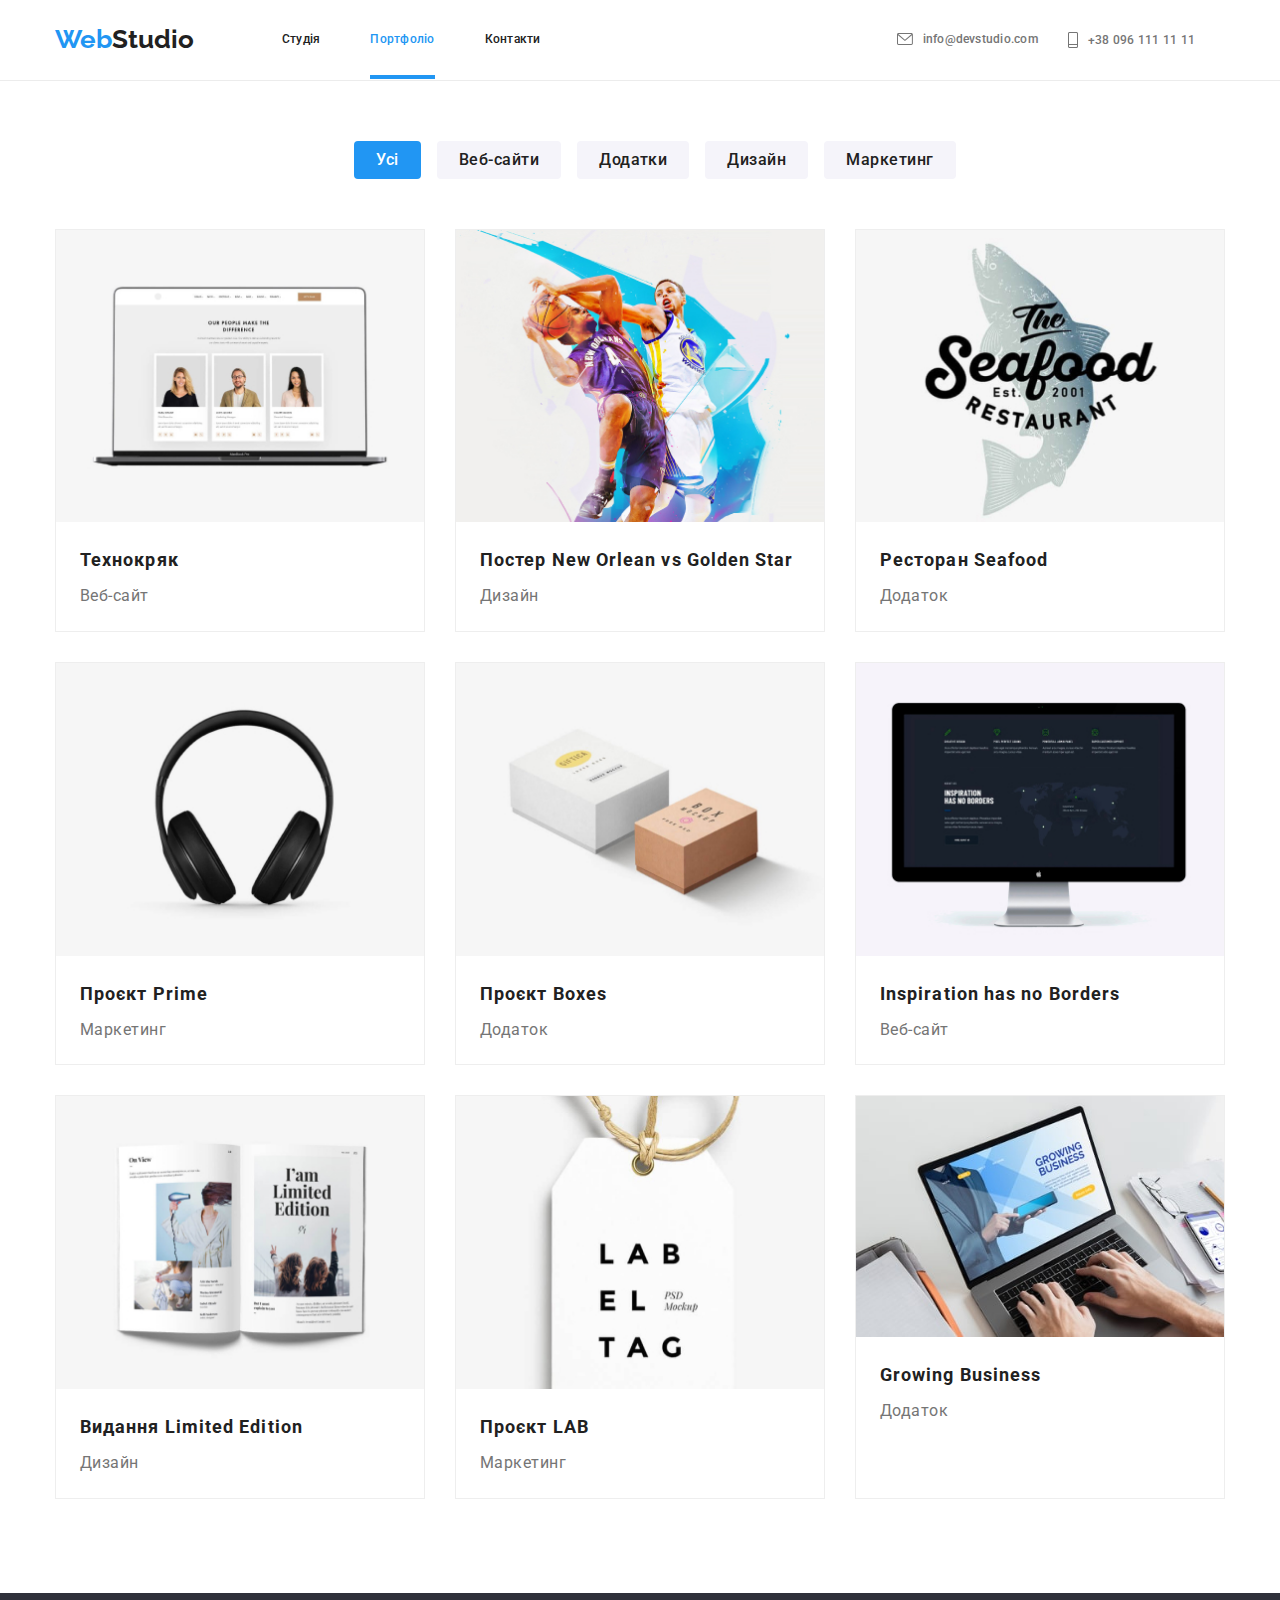
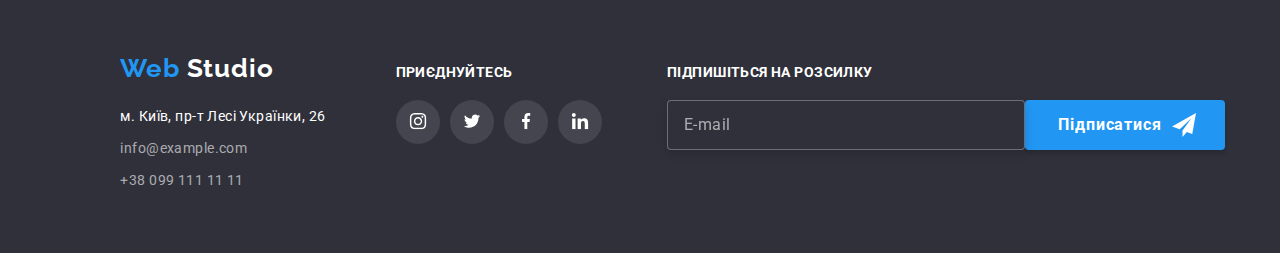
==== commit c1858258: "HW-8" ====
--- a/portfolio.html
+++ b/portfolio.html
@@ -206,31 +206,7 @@
                     /images/portf1-1x-min.jpg 1x,
                     /images/portf1-2x-min.jpg 2x
                   "
-                              media="(max-width:270px)"
-                      />
-                      <source
-                              srcset="
-                    /images/portf1-1x-min.jpg 1x,
-                    /images/portf1-2x-min.jpg 2x
-                  "
-                              media="(max-width:480px)"
-                      />
-                      <source
-                              srcset="
-                    /images/portf1-1x-min.jpg 1x,
-                    /images/portf1-2x-min.jpg 2x
-                  "
-                              media="(max-width:768px)"
-                      />
-                      <source
-                              srcset="
-                    /images/portf1-1x-min.jpg 1x,
-                    /images/portf1-2x-min.jpg 2x
-                  "
-                              media="(max-width:1200px)"                      />
-
-
-
+                              media="(max-width:318px)"  />
                       <img
                       src="./images/technoquack.jpeg"
                       alt="technoquack"
@@ -253,32 +229,12 @@
                 <a href="" class="portfolio__img link">
                   <div class="portfolio__position">
                     <picture>
-                      <source
-                              srcset="
-                    /images/portf2-1x-min.jpg 1x,
-                    /images/portf2-1x-min.jpg 2x
-                  "
-                              media="(max-width:270px)"
-                      />
-                      <source
-                              srcset="
-                    /images/portf2-1x-min.jpg 1x,
-                    /images/portf2-1x-min.jpg 2x
-                  "
-                              media="(max-width:480px)"
-                      />
-                      <source
-                              srcset="
-                    /images/portf2-1x-min.jpg 1x,
-                    /images/portf2-1x-min.jpg 2x
-                  "
-                              media="(max-width:768px)"
-                      />     <source
+                        <source
                             srcset="
                     /images/portf2-1x-min.jpg 1x,
                     /images/portf2-1x-min.jpg 2x
                   "
-                            media="(max-width:1200px)"
+                            media="(max-width:318px)"
                     />
 
                       <img src="./images/poster.jpg" alt="poster" width="450" /></picture>
@@ -301,33 +257,13 @@
                 <a href="" class="portfolio__img link">
                   <div class="portfolio__position">
                     <picture>
+
                       <source
                               srcset="
                     /images/portf3-1x-min.jpg 1x,
                     /images/portf3-2x-min.jpg 2x
                   "
-                              media="(max-width:270px)"
-                      />
-                      <source
-                              srcset="
-                    /images/portf3-1x-min.jpg 1x,
-                    /images/portf3-2x-min.jpg 2x
-                  "
-                              media="(max-width:480px)"
-                      />
-                      <source
-                              srcset="
-                    /images/portf3-1x-min.jpg 1x,
-                    /images/portf3-2x-min.jpg 2x
-                  "
-                              media="(max-width:768px)"
-                      />
-                      <source
-                              srcset="
-                    /images/portf3-1x-min.jpg 1x,
-                    /images/portf3-2x-min.jpg 2x
-                  "
-                              media="(max-width:1200px)"
+                              media="(max-width:318px)"
                       />
 
                     <img
@@ -354,33 +290,13 @@
                 <a href="" class="portfolio__img link">
                   <div class="portfolio__position">
                     <picture>
+
                       <source
                               srcset="
                     /images/portf4-1x-min.jpg 1x,
                     /images/portf4-2x-min.jpg 2x
                   "
-                              media="(max-width:270px)"
-                      />
-                      <source
-                              srcset="
-                    /images/portf4-1x-min.jpg 1x,
-                    /images/portf4-2x-min.jpg 2x
-                  "
-                              media="(max-width:480px)"
-                      />
-                      <source
-                              srcset="
-                    /images/portf4-1x-min.jpg 1x,
-                    /images/portf4-2x-min.jpg 2x
-                  "
-                              media="(max-width:768px)"
-                      />
-                      <source
-                              srcset="
-                    /images/portf4-1x-min.jpg 1x,
-                    /images/portf4-2x-min.jpg 2x
-                  "
-                              media="(max-width:1200px)"
+                              media="(max-width:318px)"
                       />
                       <img src="./images/prime.jpg" alt="prime" width="450" /></picture>
                     <div class="portfolio__modal">
@@ -402,33 +318,13 @@
                 <a href="" class="portfolio__img link">
                   <div class="portfolio__position">
                     <picture>
+
                       <source
                               srcset="
                     /images/portf5-1x-min.jpg 1x,
                     /images/portf5-2x-min.jpg 2x
                   "
-                              media="(max-width:270px)"
-                      />
-                      <source
-                              srcset="
-                    /images/portf5-1x-min.jpg 1x,
-                    /images/portf5-2x-min.jpg 2x
-                  "
-                              media="(max-width:480px)"
-                      />
-                      <source
-                              srcset="
-                    /images/portf5-1x-min.jpg 1x,
-                    /images/portf5-2x-min.jpg 2x
-                  "
-                              media="(max-width:768px)"
-                      />
-                      <source
-                              srcset="
-                    /images/portf5-1x-min.jpg 1x,
-                    /images/portf5-2x-min.jpg 2x
-                  "
-                              media="(max-width:1200px)"
+                              media="(max-width:318px)"
                       />
                       <img src="./images/boxes.jpg" alt="boxes" width="450" /></picture>
                     <div class="portfolio__modal">
@@ -450,32 +346,12 @@
                 <a href="" class="portfolio__img link">
                   <div class="portfolio__position">
                     <picture>
-                      <source
-                              srcset="
-                    /images/portf6-1x-min.jpg 1x,
-                    /images/portf6-2x-min.jpg 2x
-                  "
-                              media="(max-width:270px)"
-                      />
-                      <source
-                              srcset="
-                    /images/portf6-1x-min.jpg 1x,
-                    /images/portf6-2x-min.jpg 2x
-                  "
-                              media="(max-width:480px)"
-                      />
-                      <source
-                              srcset="
-                    /images/portf6-1x-min.jpg 1x,
-                    /images/portf6-2x-min.jpg 2x
-                  "
-                              media="(max-width:768px)"
-                      />  <source
+                       <source
                             srcset="
                     /images/portf6-1x-min.jpg 1x,
                     /images/portf6-2x-min.jpg 2x
                   "
-                            media="(max-width:1200px)"
+                            media="(max-width:318px)"
                     />
 
                     <img
@@ -503,31 +379,11 @@
                   <div class="portfolio__position">
                     <picture>
                       <source
-                              srcset="
-                    /images/portf7-1x-min.jpg 1x,
-                    /images/portf7-2x-min.jpg 2x
-                  "
-                              media="(max-width:270px)"
-                      />
-                      <source
-                              srcset="
-                    /images/portf7-1x-min.jpg 1x,
-                    /images/portf7-2x-min.jpg 2x
-                  "
-                              media="(max-width:480px)"
-                      />
-                      <source
-                              srcset="
-                    /images/portf7-1x-min.jpg 1x,
-                    /images/portf7-2x-min.jpg 2x
-                  "
-                              media="(max-width:768px)"
-                      />    <source
                             srcset="
                     /images/portf7-1x-min.jpg 1x,
                     /images/portf7-2x-min.jpg 2x
                   "
-                            media="(max-width:1200px)"
+                            media="(max-width:318px)"
                     />
 
                       <img src="./images/limited.jpg" alt="limited" width="450" /></picture>
@@ -550,33 +406,12 @@
                 <a href="" class="portfolio__img link">
                   <div class="portfolio__position">
                     <picture>
-                      <source
+                                    <source
                               srcset="
                     /images/portf8-1x-min.jpg 1x,
                     /images/portf8-2x-min.jpg 2x
                   "
-                              media="(max-width:270px)"
-                      />
-                      <source
-                              srcset="
-                    /images/portf8-1x-min.jpg 1x,
-                    /images/portf8-2x-min.jpg 2x
-                  "
-                              media="(max-width:480px)"
-                      />
-                      <source
-                              srcset="
-                    /images/portf8-1x-min.jpg 1x,
-                    /images/portf8-2x-min.jpg 2x
-                  "
-                              media="(max-width:768px)"
-                      />
-                      <source
-                              srcset="
-                    /images/portf8-1x-min.jpg 1x,
-                    /images/portf8-2x-min.jpg 2x
-                  "
-                              media="(max-width:1200px)"
+                              media="(max-width:318px)"
                       />
                       <img src="./images/lab.jpg" alt="lab" width="450" /></picture>
                     <div class="portfolio__modal">
@@ -603,28 +438,9 @@
                     /images/portf9-1x-min.jpg 1x,
                     /images/portf9-2x-min.jpg 2x
                   "
-                              media="(max-width:270px)"
+                              media="(min-width:318px)"
                       />
-                      <source
-                              srcset="
-                    /images/portf9-1x-min.jpg 1x,
-                    /images/portf9-2x-min.jpg 2x
-                  "
-                              media="(max-width:480px)"
-                      />
-                      <source
-                              srcset="
-                    /images/portf9-1x-min.jpg 1x,
-                    /images/portf9-2x-min.jpg 2x
-                  "
-                              media="(max-width:768px)"
-                      />       <source
-                            srcset="
-                    /images/portf9-1x-min.jpg 1x,
-                    /images/portf9-2x-min.jpg 2x
-                  "
-                            media="(max-width:1200px)"
-                    />
+
 
                     <img
                       src="./images/growing-business.jpg"
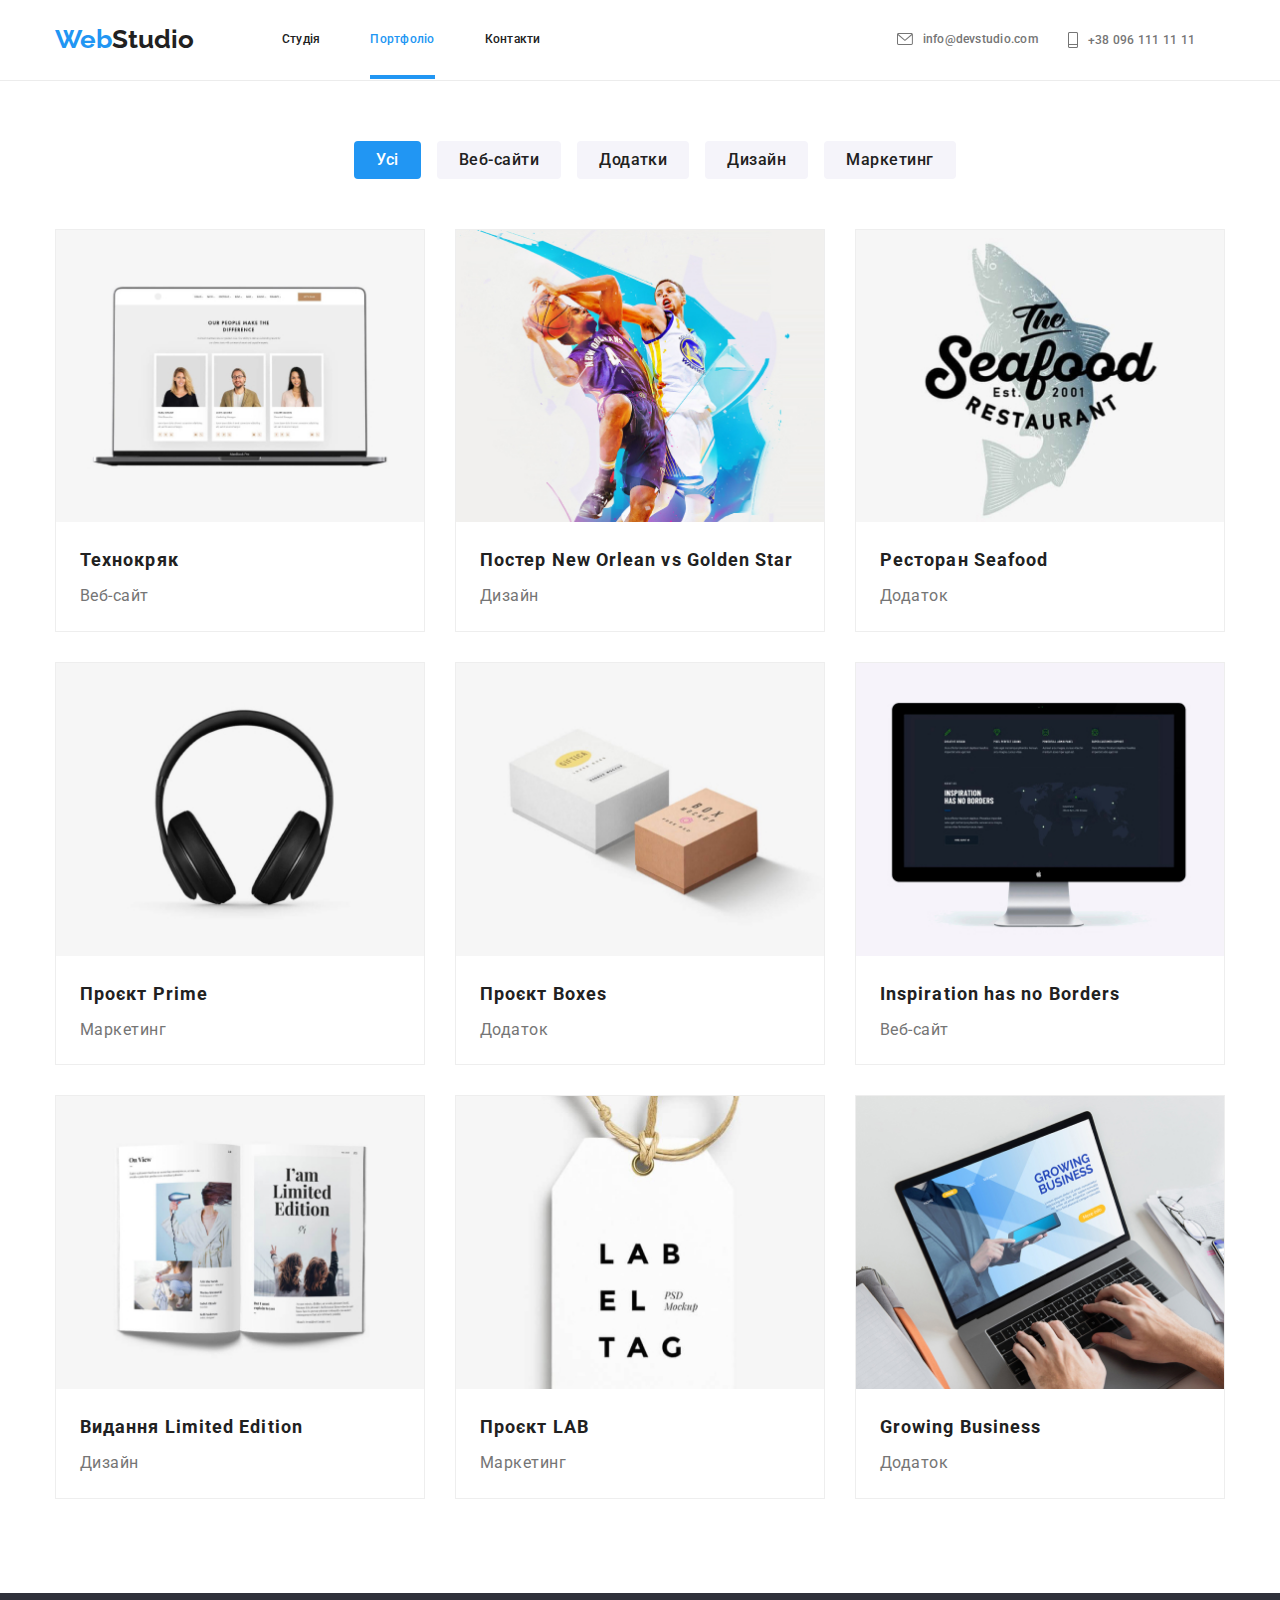
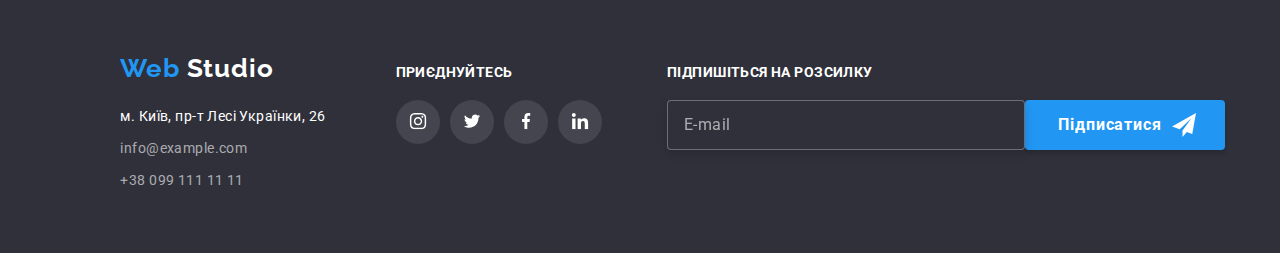
==== commit dd2d4d58: "HW-8" ====
--- a/portfolio.html
+++ b/portfolio.html
@@ -206,7 +206,31 @@
                     /images/portf1-1x-min.jpg 1x,
                     /images/portf1-2x-min.jpg 2x
                   "
-                              media="(max-width:318px)"  />
+                              media="(max-width:270px)"
+                      />
+                      <source
+                              srcset="
+                    /images/portf1-1x-min.jpg 1x,
+                    /images/portf1-2x-min.jpg 2x
+                  "
+                              media="(max-width:480px)"
+                      />
+                      <source
+                              srcset="
+                    /images/portf1-1x-min.jpg 1x,
+                    /images/portf1-2x-min.jpg 2x
+                  "
+                              media="(max-width:768px)"
+                      />
+                      <source
+                              srcset="
+                    /images/portf1-1x-min.jpg 1x,
+                    /images/portf1-2x-min.jpg 2x
+                  "
+                              media="(max-width:1200px)"                      />
+
+
+
                       <img
                       src="./images/technoquack.jpeg"
                       alt="technoquack"
@@ -229,12 +253,32 @@
                 <a href="" class="portfolio__img link">
                   <div class="portfolio__position">
                     <picture>
-                        <source
+                      <source
+                              srcset="
+                    /images/portf2-1x-min.jpg 1x,
+                    /images/portf2-1x-min.jpg 2x
+                  "
+                              media="(max-width:270px)"
+                      />
+                      <source
+                              srcset="
+                    /images/portf2-1x-min.jpg 1x,
+                    /images/portf2-1x-min.jpg 2x
+                  "
+                              media="(max-width:480px)"
+                      />
+                      <source
+                              srcset="
+                    /images/portf2-1x-min.jpg 1x,
+                    /images/portf2-1x-min.jpg 2x
+                  "
+                              media="(max-width:768px)"
+                      />     <source
                             srcset="
                     /images/portf2-1x-min.jpg 1x,
                     /images/portf2-1x-min.jpg 2x
                   "
-                            media="(max-width:318px)"
+                            media="(max-width:1200px)"
                     />
 
                       <img src="./images/poster.jpg" alt="poster" width="450" /></picture>
@@ -257,13 +301,33 @@
                 <a href="" class="portfolio__img link">
                   <div class="portfolio__position">
                     <picture>
-
                       <source
                               srcset="
                     /images/portf3-1x-min.jpg 1x,
                     /images/portf3-2x-min.jpg 2x
                   "
-                              media="(max-width:318px)"
+                              media="(max-width:270px)"
+                      />
+                      <source
+                              srcset="
+                    /images/portf3-1x-min.jpg 1x,
+                    /images/portf3-2x-min.jpg 2x
+                  "
+                              media="(max-width:480px)"
+                      />
+                      <source
+                              srcset="
+                    /images/portf3-1x-min.jpg 1x,
+                    /images/portf3-2x-min.jpg 2x
+                  "
+                              media="(max-width:768px)"
+                      />
+                      <source
+                              srcset="
+                    /images/portf3-1x-min.jpg 1x,
+                    /images/portf3-2x-min.jpg 2x
+                  "
+                              media="(max-width:1200px)"
                       />
 
                     <img
@@ -290,13 +354,33 @@
                 <a href="" class="portfolio__img link">
                   <div class="portfolio__position">
                     <picture>
-
                       <source
                               srcset="
                     /images/portf4-1x-min.jpg 1x,
                     /images/portf4-2x-min.jpg 2x
                   "
-                              media="(max-width:318px)"
+                              media="(max-width:270px)"
+                      />
+                      <source
+                              srcset="
+                    /images/portf4-1x-min.jpg 1x,
+                    /images/portf4-2x-min.jpg 2x
+                  "
+                              media="(max-width:480px)"
+                      />
+                      <source
+                              srcset="
+                    /images/portf4-1x-min.jpg 1x,
+                    /images/portf4-2x-min.jpg 2x
+                  "
+                              media="(max-width:768px)"
+                      />
+                      <source
+                              srcset="
+                    /images/portf4-1x-min.jpg 1x,
+                    /images/portf4-2x-min.jpg 2x
+                  "
+                              media="(max-width:1200px)"
                       />
                       <img src="./images/prime.jpg" alt="prime" width="450" /></picture>
                     <div class="portfolio__modal">
@@ -318,13 +402,33 @@
                 <a href="" class="portfolio__img link">
                   <div class="portfolio__position">
                     <picture>
-
                       <source
                               srcset="
                     /images/portf5-1x-min.jpg 1x,
                     /images/portf5-2x-min.jpg 2x
                   "
-                              media="(max-width:318px)"
+                              media="(max-width:270px)"
+                      />
+                      <source
+                              srcset="
+                    /images/portf5-1x-min.jpg 1x,
+                    /images/portf5-2x-min.jpg 2x
+                  "
+                              media="(max-width:480px)"
+                      />
+                      <source
+                              srcset="
+                    /images/portf5-1x-min.jpg 1x,
+                    /images/portf5-2x-min.jpg 2x
+                  "
+                              media="(max-width:768px)"
+                      />
+                      <source
+                              srcset="
+                    /images/portf5-1x-min.jpg 1x,
+                    /images/portf5-2x-min.jpg 2x
+                  "
+                              media="(max-width:1200px)"
                       />
                       <img src="./images/boxes.jpg" alt="boxes" width="450" /></picture>
                     <div class="portfolio__modal">
@@ -346,12 +450,32 @@
                 <a href="" class="portfolio__img link">
                   <div class="portfolio__position">
                     <picture>
-                       <source
+                      <source
+                              srcset="
+                    /images/portf6-1x-min.jpg 1x,
+                    /images/portf6-2x-min.jpg 2x
+                  "
+                              media="(max-width:270px)"
+                      />
+                      <source
+                              srcset="
+                    /images/portf6-1x-min.jpg 1x,
+                    /images/portf6-2x-min.jpg 2x
+                  "
+                              media="(max-width:480px)"
+                      />
+                      <source
+                              srcset="
+                    /images/portf6-1x-min.jpg 1x,
+                    /images/portf6-2x-min.jpg 2x
+                  "
+                              media="(max-width:768px)"
+                      />  <source
                             srcset="
                     /images/portf6-1x-min.jpg 1x,
                     /images/portf6-2x-min.jpg 2x
                   "
-                            media="(max-width:318px)"
+                            media="(max-width:1200px)"
                     />
 
                     <img
@@ -379,11 +503,31 @@
                   <div class="portfolio__position">
                     <picture>
                       <source
+                              srcset="
+                    /images/portf7-1x-min.jpg 1x,
+                    /images/portf7-2x-min.jpg 2x
+                  "
+                              media="(max-width:270px)"
+                      />
+                      <source
+                              srcset="
+                    /images/portf7-1x-min.jpg 1x,
+                    /images/portf7-2x-min.jpg 2x
+                  "
+                              media="(max-width:480px)"
+                      />
+                      <source
+                              srcset="
+                    /images/portf7-1x-min.jpg 1x,
+                    /images/portf7-2x-min.jpg 2x
+                  "
+                              media="(max-width:768px)"
+                      />    <source
                             srcset="
                     /images/portf7-1x-min.jpg 1x,
                     /images/portf7-2x-min.jpg 2x
                   "
-                            media="(max-width:318px)"
+                            media="(max-width:1200px)"
                     />
 
                       <img src="./images/limited.jpg" alt="limited" width="450" /></picture>
@@ -406,12 +550,33 @@
                 <a href="" class="portfolio__img link">
                   <div class="portfolio__position">
                     <picture>
-                                    <source
+                      <source
                               srcset="
                     /images/portf8-1x-min.jpg 1x,
                     /images/portf8-2x-min.jpg 2x
                   "
-                              media="(max-width:318px)"
+                              media="(max-width:270px)"
+                      />
+                      <source
+                              srcset="
+                    /images/portf8-1x-min.jpg 1x,
+                    /images/portf8-2x-min.jpg 2x
+                  "
+                              media="(max-width:480px)"
+                      />
+                      <source
+                              srcset="
+                    /images/portf8-1x-min.jpg 1x,
+                    /images/portf8-2x-min.jpg 2x
+                  "
+                              media="(max-width:768px)"
+                      />
+                      <source
+                              srcset="
+                    /images/portf8-1x-min.jpg 1x,
+                    /images/portf8-2x-min.jpg 2x
+                  "
+                              media="(max-width:1200px)"
                       />
                       <img src="./images/lab.jpg" alt="lab" width="450" /></picture>
                     <div class="portfolio__modal">
@@ -436,11 +601,18 @@
                       <source
                               srcset="
                     /images/portf9-1x-min.jpg 1x,
+                    /images/portf9-2x-min.jpg 2x,
+                     /images/portf9-1x-min.jpg 1x,
                     /images/portf9-2x-min.jpg 2x
                   "
-                              media="(min-width:318px)"
-                      />
-
+                              media="(max-width:270px)"
+
+
+
+
+
+
+                    />
 
                     <img
                       src="./images/growing-business.jpg"
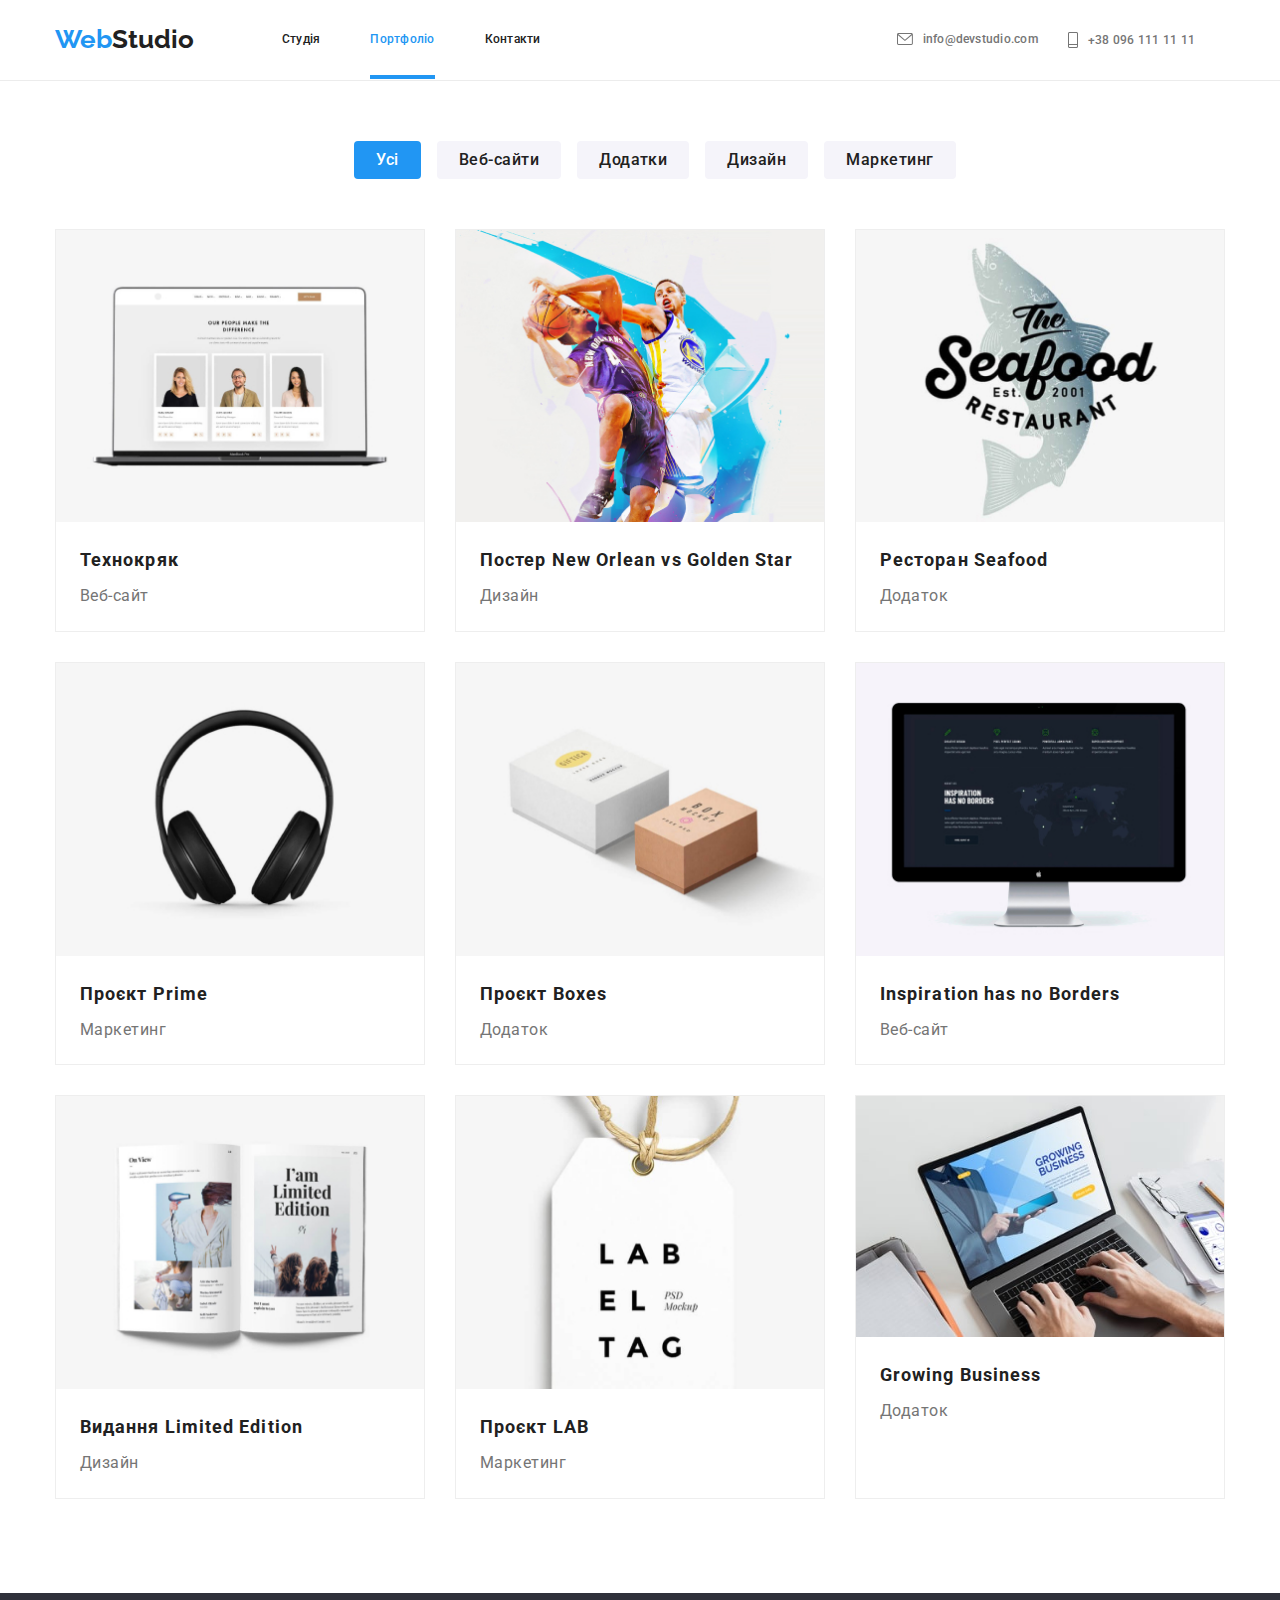
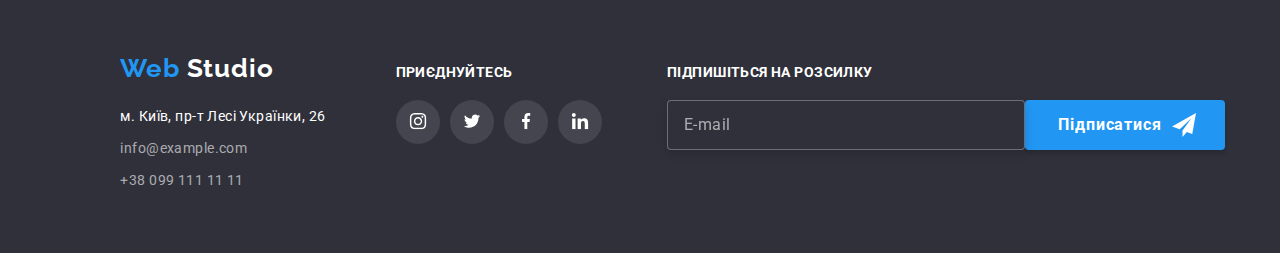
==== commit 6e56a572: "HW-8" ====
--- a/portfolio.html
+++ b/portfolio.html
@@ -601,17 +601,29 @@
                       <source
                               srcset="
                     /images/portf9-1x-min.jpg 1x,
-                    /images/portf9-2x-min.jpg 2x,
-                     /images/portf9-1x-min.jpg 1x,
                     /images/portf9-2x-min.jpg 2x
                   "
-                              media="(max-width:270px)"
-
-
-
-
-
-
+                              media="(min-width:1200px)"
+                      />
+                      <source
+                              srcset="
+                    /images/portf9-1x-min.jpg 1x,
+                    /images/portf9-2x-min.jpg 2x
+                  "
+                              media="(min-width:768px)"
+                      />
+                      <source
+                              srcset="
+                    /images/portf9-1x-min.jpg 1x,
+                    /images/portf9-2x-min.jpg 2x
+                  "
+                              media="(min-width:480px)"
+                      />       <source
+                            srcset="
+                    /images/portf9-1x-min.jpg 1x,
+                    /images/portf9-2x-min.jpg 2x
+                  "
+                            media="(min-width:318px)"
                     />
 
                     <img
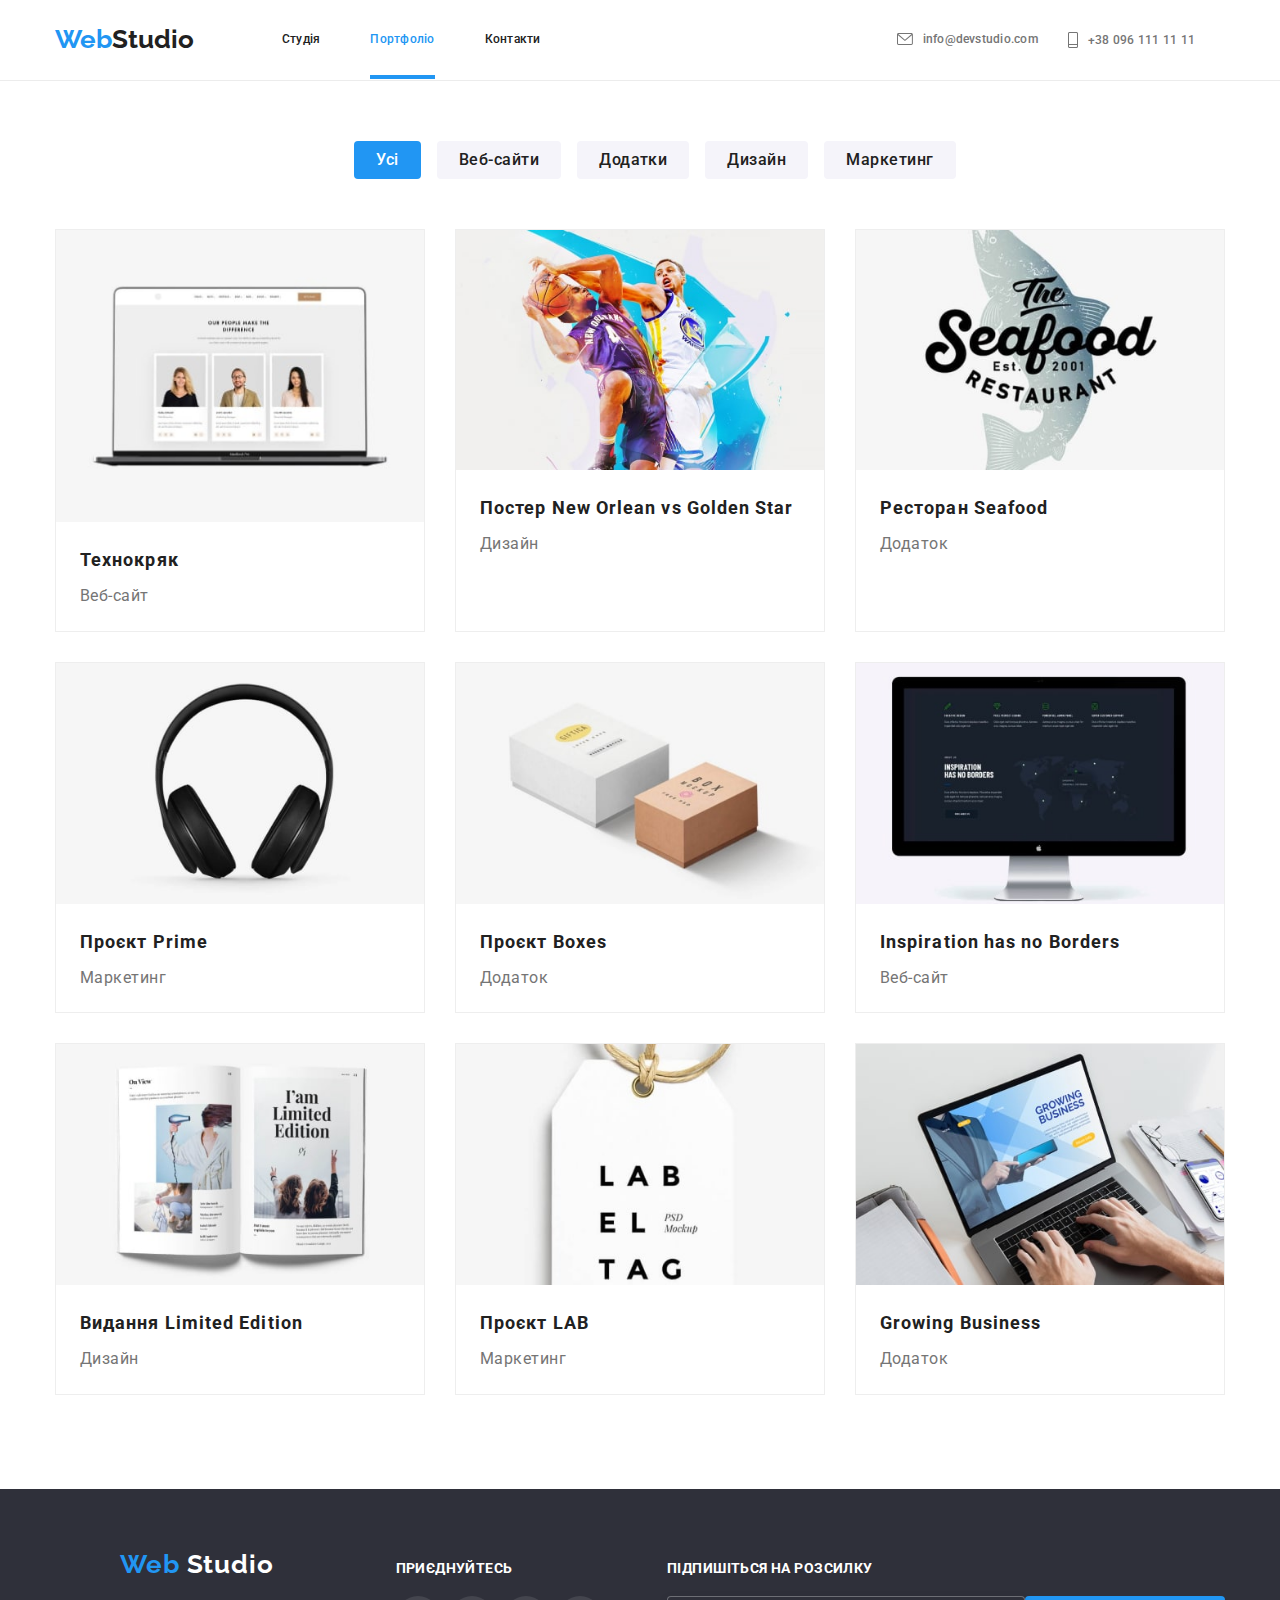
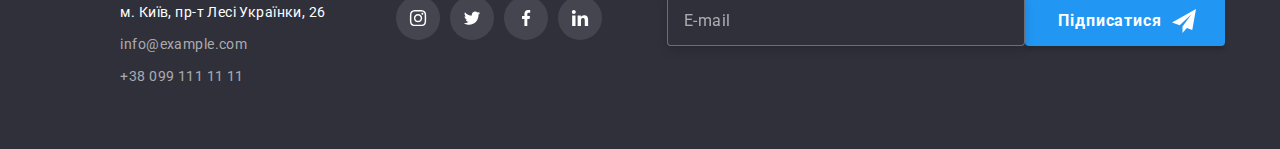
==== commit 0907e468: "HW-8" ====
--- a/portfolio.html
+++ b/portfolio.html
@@ -206,28 +206,28 @@
                     /images/portf1-1x-min.jpg 1x,
                     /images/portf1-2x-min.jpg 2x
                   "
-                              media="(max-width:270px)"
+                              media="(min-width:1200px)"
                       />
                       <source
                               srcset="
                     /images/portf1-1x-min.jpg 1x,
                     /images/portf1-2x-min.jpg 2x
                   "
-                              media="(max-width:480px)"
+                              media="(min-width:768px)"
                       />
                       <source
                               srcset="
                     /images/portf1-1x-min.jpg 1x,
                     /images/portf1-2x-min.jpg 2x
                   "
-                              media="(max-width:768px)"
+                              media="(min-width:480px)"
                       />
                       <source
                               srcset="
                     /images/portf1-1x-min.jpg 1x,
                     /images/portf1-2x-min.jpg 2x
                   "
-                              media="(max-width:1200px)"                      />
+                              media="(max-width:318px)"                      />
 
 
 
@@ -258,27 +258,27 @@
                     /images/portf2-1x-min.jpg 1x,
                     /images/portf2-1x-min.jpg 2x
                   "
-                              media="(max-width:270px)"
+                              media="(min-width:1200px)"
                       />
                       <source
                               srcset="
                     /images/portf2-1x-min.jpg 1x,
                     /images/portf2-1x-min.jpg 2x
                   "
-                              media="(max-width:480px)"
+                              media="(min-width:768px)"
                       />
                       <source
                               srcset="
                     /images/portf2-1x-min.jpg 1x,
                     /images/portf2-1x-min.jpg 2x
                   "
-                              media="(max-width:768px)"
+                              media="(min-width:480px)"
                       />     <source
                             srcset="
                     /images/portf2-1x-min.jpg 1x,
                     /images/portf2-1x-min.jpg 2x
                   "
-                            media="(max-width:1200px)"
+                            media="(max-width:318px)"
                     />
 
                       <img src="./images/poster.jpg" alt="poster" width="450" /></picture>
@@ -306,28 +306,28 @@
                     /images/portf3-1x-min.jpg 1x,
                     /images/portf3-2x-min.jpg 2x
                   "
-                              media="(max-width:270px)"
+                              media="(min-width:1200px)"
                       />
                       <source
                               srcset="
                     /images/portf3-1x-min.jpg 1x,
                     /images/portf3-2x-min.jpg 2x
                   "
-                              media="(max-width:480px)"
+                              media="(min-width:768px)"
                       />
                       <source
                               srcset="
                     /images/portf3-1x-min.jpg 1x,
                     /images/portf3-2x-min.jpg 2x
                   "
-                              media="(max-width:768px)"
+                              media="(min-width:480px)"
                       />
                       <source
                               srcset="
                     /images/portf3-1x-min.jpg 1x,
                     /images/portf3-2x-min.jpg 2x
                   "
-                              media="(max-width:1200px)"
+                              media="(max-width:318px)"
                       />
 
                     <img
@@ -359,28 +359,28 @@
                     /images/portf4-1x-min.jpg 1x,
                     /images/portf4-2x-min.jpg 2x
                   "
-                              media="(max-width:270px)"
+                              media="(min-width:1200px)"
                       />
                       <source
                               srcset="
                     /images/portf4-1x-min.jpg 1x,
                     /images/portf4-2x-min.jpg 2x
                   "
-                              media="(max-width:480px)"
+                              media="(min-width:768px)"
                       />
                       <source
                               srcset="
                     /images/portf4-1x-min.jpg 1x,
                     /images/portf4-2x-min.jpg 2x
                   "
-                              media="(max-width:768px)"
+                              media="(min-width:480px)"
                       />
                       <source
                               srcset="
                     /images/portf4-1x-min.jpg 1x,
                     /images/portf4-2x-min.jpg 2x
                   "
-                              media="(max-width:1200px)"
+                              media="(max-width:318px)"
                       />
                       <img src="./images/prime.jpg" alt="prime" width="450" /></picture>
                     <div class="portfolio__modal">
@@ -407,28 +407,28 @@
                     /images/portf5-1x-min.jpg 1x,
                     /images/portf5-2x-min.jpg 2x
                   "
-                              media="(max-width:270px)"
+                              media="(min-width:1200px)"
                       />
                       <source
                               srcset="
                     /images/portf5-1x-min.jpg 1x,
                     /images/portf5-2x-min.jpg 2x
                   "
-                              media="(max-width:480px)"
+                              media="(min-width:768px)"
                       />
                       <source
                               srcset="
                     /images/portf5-1x-min.jpg 1x,
                     /images/portf5-2x-min.jpg 2x
                   "
-                              media="(max-width:768px)"
+                              media="(min-width:480px)"
                       />
                       <source
                               srcset="
                     /images/portf5-1x-min.jpg 1x,
                     /images/portf5-2x-min.jpg 2x
                   "
-                              media="(max-width:1200px)"
+                              media="(max-width:318px)"
                       />
                       <img src="./images/boxes.jpg" alt="boxes" width="450" /></picture>
                     <div class="portfolio__modal">
@@ -455,27 +455,27 @@
                     /images/portf6-1x-min.jpg 1x,
                     /images/portf6-2x-min.jpg 2x
                   "
-                              media="(max-width:270px)"
+                              media="(min-width:1200px)"
                       />
                       <source
                               srcset="
                     /images/portf6-1x-min.jpg 1x,
                     /images/portf6-2x-min.jpg 2x
                   "
-                              media="(max-width:480px)"
+                              media="(min-width:768px)"
                       />
                       <source
                               srcset="
                     /images/portf6-1x-min.jpg 1x,
                     /images/portf6-2x-min.jpg 2x
                   "
-                              media="(max-width:768px)"
+                              media="(min-width:480px)"
                       />  <source
                             srcset="
                     /images/portf6-1x-min.jpg 1x,
                     /images/portf6-2x-min.jpg 2x
                   "
-                            media="(max-width:1200px)"
+                            media="(max-width:318px)"
                     />
 
                     <img
@@ -507,27 +507,27 @@
                     /images/portf7-1x-min.jpg 1x,
                     /images/portf7-2x-min.jpg 2x
                   "
-                              media="(max-width:270px)"
+                              media="(min-width:1200px)"
                       />
                       <source
                               srcset="
                     /images/portf7-1x-min.jpg 1x,
                     /images/portf7-2x-min.jpg 2x
                   "
-                              media="(max-width:480px)"
+                              media="(min-width:768px)"
                       />
                       <source
                               srcset="
                     /images/portf7-1x-min.jpg 1x,
                     /images/portf7-2x-min.jpg 2x
                   "
-                              media="(max-width:768px)"
+                              media="(min-width:480px)"
                       />    <source
                             srcset="
                     /images/portf7-1x-min.jpg 1x,
                     /images/portf7-2x-min.jpg 2x
                   "
-                            media="(max-width:1200px)"
+                            media="(max-width:318px)"
                     />
 
                       <img src="./images/limited.jpg" alt="limited" width="450" /></picture>
@@ -555,28 +555,28 @@
                     /images/portf8-1x-min.jpg 1x,
                     /images/portf8-2x-min.jpg 2x
                   "
-                              media="(max-width:270px)"
+                              media="(min-width:1200px)"
                       />
                       <source
                               srcset="
                     /images/portf8-1x-min.jpg 1x,
                     /images/portf8-2x-min.jpg 2x
                   "
-                              media="(max-width:480px)"
+                              media="(min-width:768px)"
                       />
                       <source
                               srcset="
                     /images/portf8-1x-min.jpg 1x,
                     /images/portf8-2x-min.jpg 2x
                   "
-                              media="(max-width:768px)"
+                              media="(min-width:480px)"
                       />
                       <source
                               srcset="
                     /images/portf8-1x-min.jpg 1x,
                     /images/portf8-2x-min.jpg 2x
                   "
-                              media="(max-width:1200px)"
+                              media="(max-width:318px)"
                       />
                       <img src="./images/lab.jpg" alt="lab" width="450" /></picture>
                     <div class="portfolio__modal">
@@ -623,7 +623,7 @@
                     /images/portf9-1x-min.jpg 1x,
                     /images/portf9-2x-min.jpg 2x
                   "
-                            media="(min-width:318px)"
+                            media="(max-width:318px)"
                     />
 
                     <img
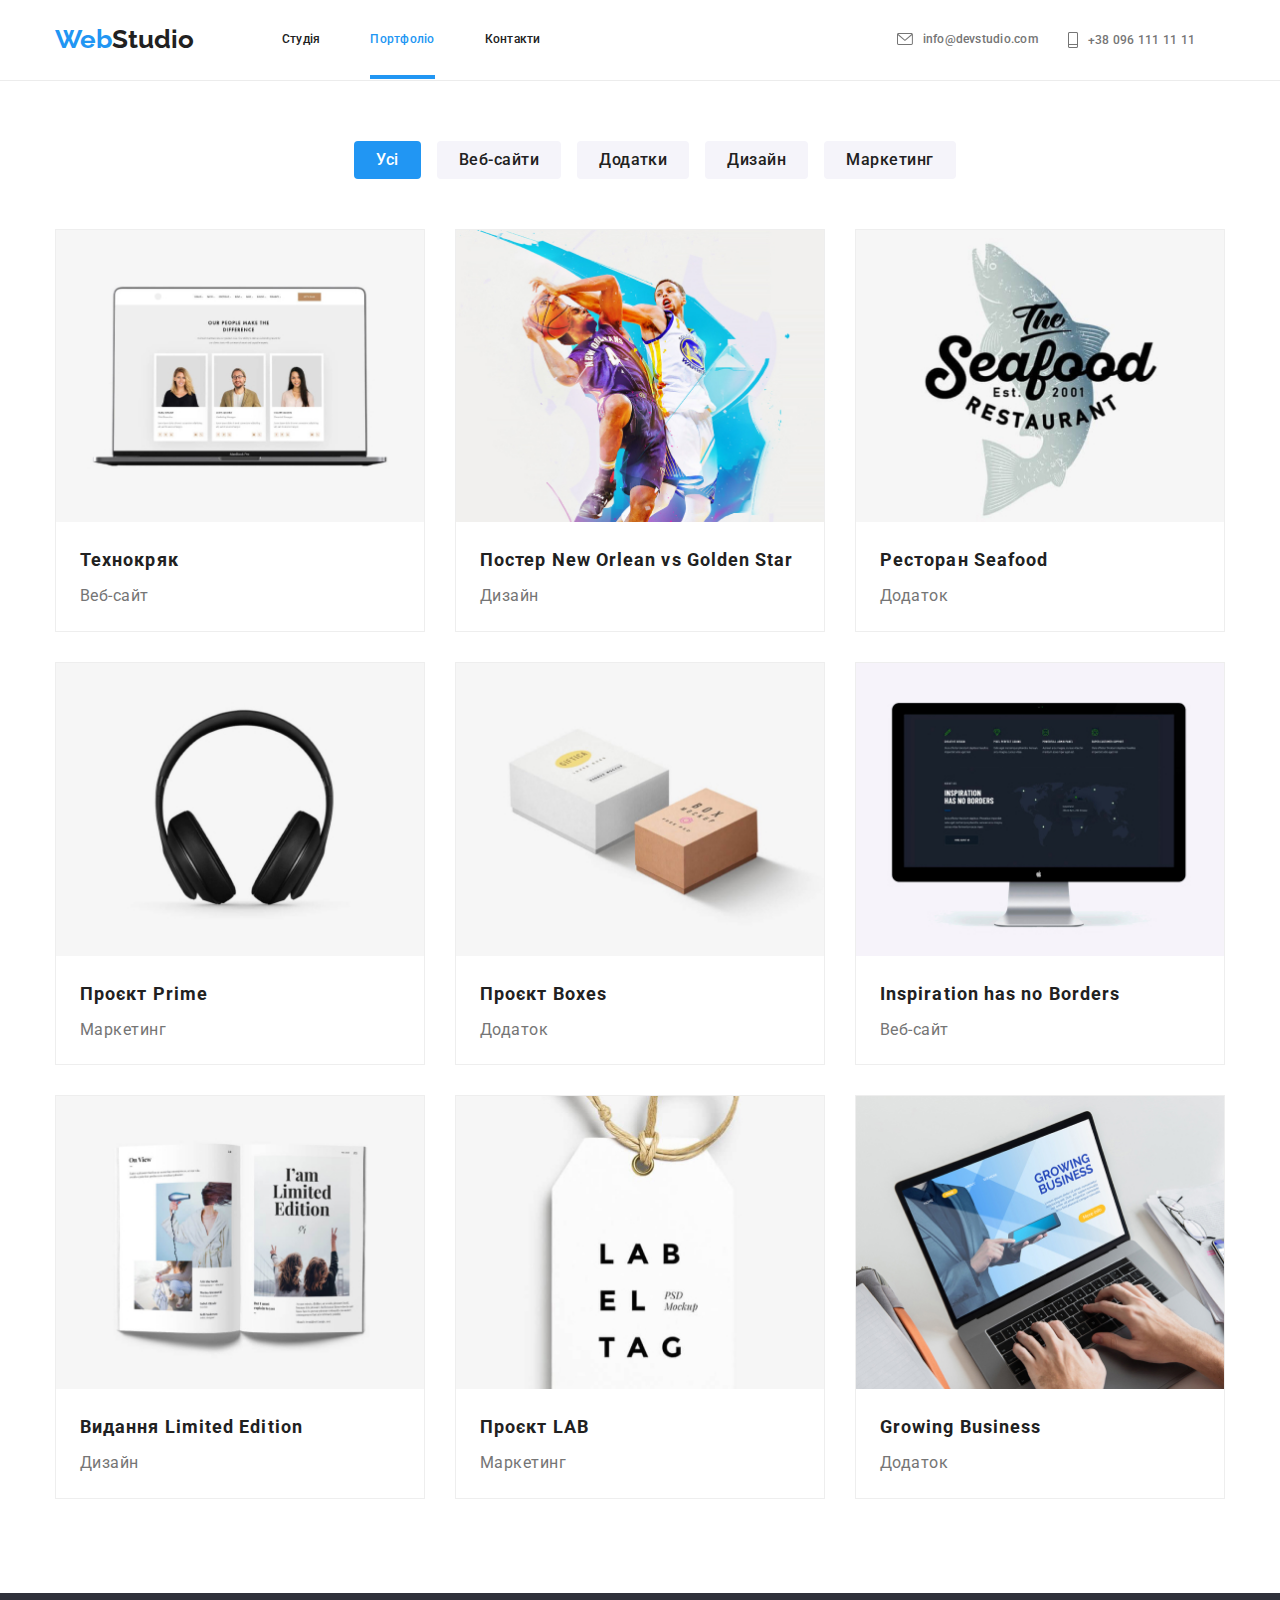
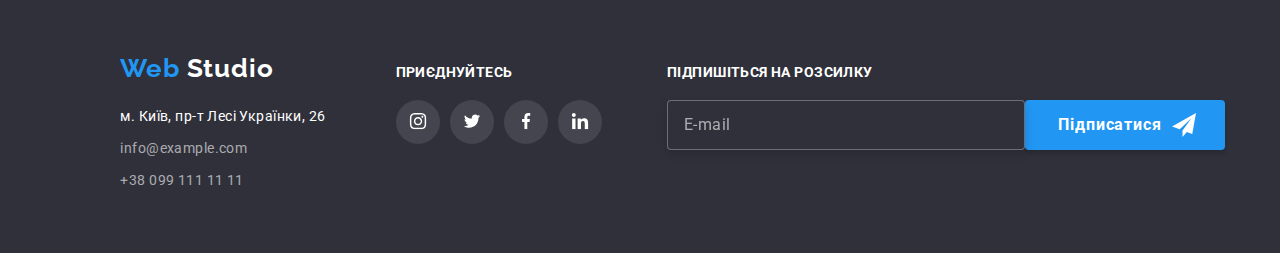
==== commit e2db5b8f: "HW-8" ====
--- a/portfolio.html
+++ b/portfolio.html
@@ -206,31 +206,7 @@
                     /images/portf1-1x-min.jpg 1x,
                     /images/portf1-2x-min.jpg 2x
                   "
-                              media="(min-width:1200px)"
-                      />
-                      <source
-                              srcset="
-                    /images/portf1-1x-min.jpg 1x,
-                    /images/portf1-2x-min.jpg 2x
-                  "
-                              media="(min-width:768px)"
-                      />
-                      <source
-                              srcset="
-                    /images/portf1-1x-min.jpg 1x,
-                    /images/portf1-2x-min.jpg 2x
-                  "
-                              media="(min-width:480px)"
-                      />
-                      <source
-                              srcset="
-                    /images/portf1-1x-min.jpg 1x,
-                    /images/portf1-2x-min.jpg 2x
-                  "
-                              media="(max-width:318px)"                      />
-
-
-
+                              media="(max-width:318px)"  />
                       <img
                       src="./images/technoquack.jpeg"
                       alt="technoquack"
@@ -253,27 +229,7 @@
                 <a href="" class="portfolio__img link">
                   <div class="portfolio__position">
                     <picture>
-                      <source
-                              srcset="
-                    /images/portf2-1x-min.jpg 1x,
-                    /images/portf2-1x-min.jpg 2x
-                  "
-                              media="(min-width:1200px)"
-                      />
-                      <source
-                              srcset="
-                    /images/portf2-1x-min.jpg 1x,
-                    /images/portf2-1x-min.jpg 2x
-                  "
-                              media="(min-width:768px)"
-                      />
-                      <source
-                              srcset="
-                    /images/portf2-1x-min.jpg 1x,
-                    /images/portf2-1x-min.jpg 2x
-                  "
-                              media="(min-width:480px)"
-                      />     <source
+                        <source
                             srcset="
                     /images/portf2-1x-min.jpg 1x,
                     /images/portf2-1x-min.jpg 2x
@@ -301,27 +257,7 @@
                 <a href="" class="portfolio__img link">
                   <div class="portfolio__position">
                     <picture>
-                      <source
-                              srcset="
-                    /images/portf3-1x-min.jpg 1x,
-                    /images/portf3-2x-min.jpg 2x
-                  "
-                              media="(min-width:1200px)"
-                      />
-                      <source
-                              srcset="
-                    /images/portf3-1x-min.jpg 1x,
-                    /images/portf3-2x-min.jpg 2x
-                  "
-                              media="(min-width:768px)"
-                      />
-                      <source
-                              srcset="
-                    /images/portf3-1x-min.jpg 1x,
-                    /images/portf3-2x-min.jpg 2x
-                  "
-                              media="(min-width:480px)"
-                      />
+
                       <source
                               srcset="
                     /images/portf3-1x-min.jpg 1x,
@@ -354,32 +290,12 @@
                 <a href="" class="portfolio__img link">
                   <div class="portfolio__position">
                     <picture>
+
                       <source
                               srcset="
                     /images/portf4-1x-min.jpg 1x,
                     /images/portf4-2x-min.jpg 2x
                   "
-                              media="(min-width:1200px)"
-                      />
-                      <source
-                              srcset="
-                    /images/portf4-1x-min.jpg 1x,
-                    /images/portf4-2x-min.jpg 2x
-                  "
-                              media="(min-width:768px)"
-                      />
-                      <source
-                              srcset="
-                    /images/portf4-1x-min.jpg 1x,
-                    /images/portf4-2x-min.jpg 2x
-                  "
-                              media="(min-width:480px)"
-                      />
-                      <source
-                              srcset="
-                    /images/portf4-1x-min.jpg 1x,
-                    /images/portf4-2x-min.jpg 2x
-                  "
                               media="(max-width:318px)"
                       />
                       <img src="./images/prime.jpg" alt="prime" width="450" /></picture>
@@ -402,32 +318,12 @@
                 <a href="" class="portfolio__img link">
                   <div class="portfolio__position">
                     <picture>
+
                       <source
                               srcset="
                     /images/portf5-1x-min.jpg 1x,
                     /images/portf5-2x-min.jpg 2x
                   "
-                              media="(min-width:1200px)"
-                      />
-                      <source
-                              srcset="
-                    /images/portf5-1x-min.jpg 1x,
-                    /images/portf5-2x-min.jpg 2x
-                  "
-                              media="(min-width:768px)"
-                      />
-                      <source
-                              srcset="
-                    /images/portf5-1x-min.jpg 1x,
-                    /images/portf5-2x-min.jpg 2x
-                  "
-                              media="(min-width:480px)"
-                      />
-                      <source
-                              srcset="
-                    /images/portf5-1x-min.jpg 1x,
-                    /images/portf5-2x-min.jpg 2x
-                  "
                               media="(max-width:318px)"
                       />
                       <img src="./images/boxes.jpg" alt="boxes" width="450" /></picture>
@@ -450,27 +346,7 @@
                 <a href="" class="portfolio__img link">
                   <div class="portfolio__position">
                     <picture>
-                      <source
-                              srcset="
-                    /images/portf6-1x-min.jpg 1x,
-                    /images/portf6-2x-min.jpg 2x
-                  "
-                              media="(min-width:1200px)"
-                      />
-                      <source
-                              srcset="
-                    /images/portf6-1x-min.jpg 1x,
-                    /images/portf6-2x-min.jpg 2x
-                  "
-                              media="(min-width:768px)"
-                      />
-                      <source
-                              srcset="
-                    /images/portf6-1x-min.jpg 1x,
-                    /images/portf6-2x-min.jpg 2x
-                  "
-                              media="(min-width:480px)"
-                      />  <source
+                       <source
                             srcset="
                     /images/portf6-1x-min.jpg 1x,
                     /images/portf6-2x-min.jpg 2x
@@ -503,26 +379,6 @@
                   <div class="portfolio__position">
                     <picture>
                       <source
-                              srcset="
-                    /images/portf7-1x-min.jpg 1x,
-                    /images/portf7-2x-min.jpg 2x
-                  "
-                              media="(min-width:1200px)"
-                      />
-                      <source
-                              srcset="
-                    /images/portf7-1x-min.jpg 1x,
-                    /images/portf7-2x-min.jpg 2x
-                  "
-                              media="(min-width:768px)"
-                      />
-                      <source
-                              srcset="
-                    /images/portf7-1x-min.jpg 1x,
-                    /images/portf7-2x-min.jpg 2x
-                  "
-                              media="(min-width:480px)"
-                      />    <source
                             srcset="
                     /images/portf7-1x-min.jpg 1x,
                     /images/portf7-2x-min.jpg 2x
@@ -550,28 +406,7 @@
                 <a href="" class="portfolio__img link">
                   <div class="portfolio__position">
                     <picture>
-                      <source
-                              srcset="
-                    /images/portf8-1x-min.jpg 1x,
-                    /images/portf8-2x-min.jpg 2x
-                  "
-                              media="(min-width:1200px)"
-                      />
-                      <source
-                              srcset="
-                    /images/portf8-1x-min.jpg 1x,
-                    /images/portf8-2x-min.jpg 2x
-                  "
-                              media="(min-width:768px)"
-                      />
-                      <source
-                              srcset="
-                    /images/portf8-1x-min.jpg 1x,
-                    /images/portf8-2x-min.jpg 2x
-                  "
-                              media="(min-width:480px)"
-                      />
-                      <source
+                                    <source
                               srcset="
                     /images/portf8-1x-min.jpg 1x,
                     /images/portf8-2x-min.jpg 2x
@@ -603,28 +438,9 @@
                     /images/portf9-1x-min.jpg 1x,
                     /images/portf9-2x-min.jpg 2x
                   "
-                              media="(min-width:1200px)"
+                              media="(max-width:318px)"
                       />
-                      <source
-                              srcset="
-                    /images/portf9-1x-min.jpg 1x,
-                    /images/portf9-2x-min.jpg 2x
-                  "
-                              media="(min-width:768px)"
-                      />
-                      <source
-                              srcset="
-                    /images/portf9-1x-min.jpg 1x,
-                    /images/portf9-2x-min.jpg 2x
-                  "
-                              media="(min-width:480px)"
-                      />       <source
-                            srcset="
-                    /images/portf9-1x-min.jpg 1x,
-                    /images/portf9-2x-min.jpg 2x
-                  "
-                            media="(max-width:318px)"
-                    />
+
 
                     <img
                       src="./images/growing-business.jpg"
